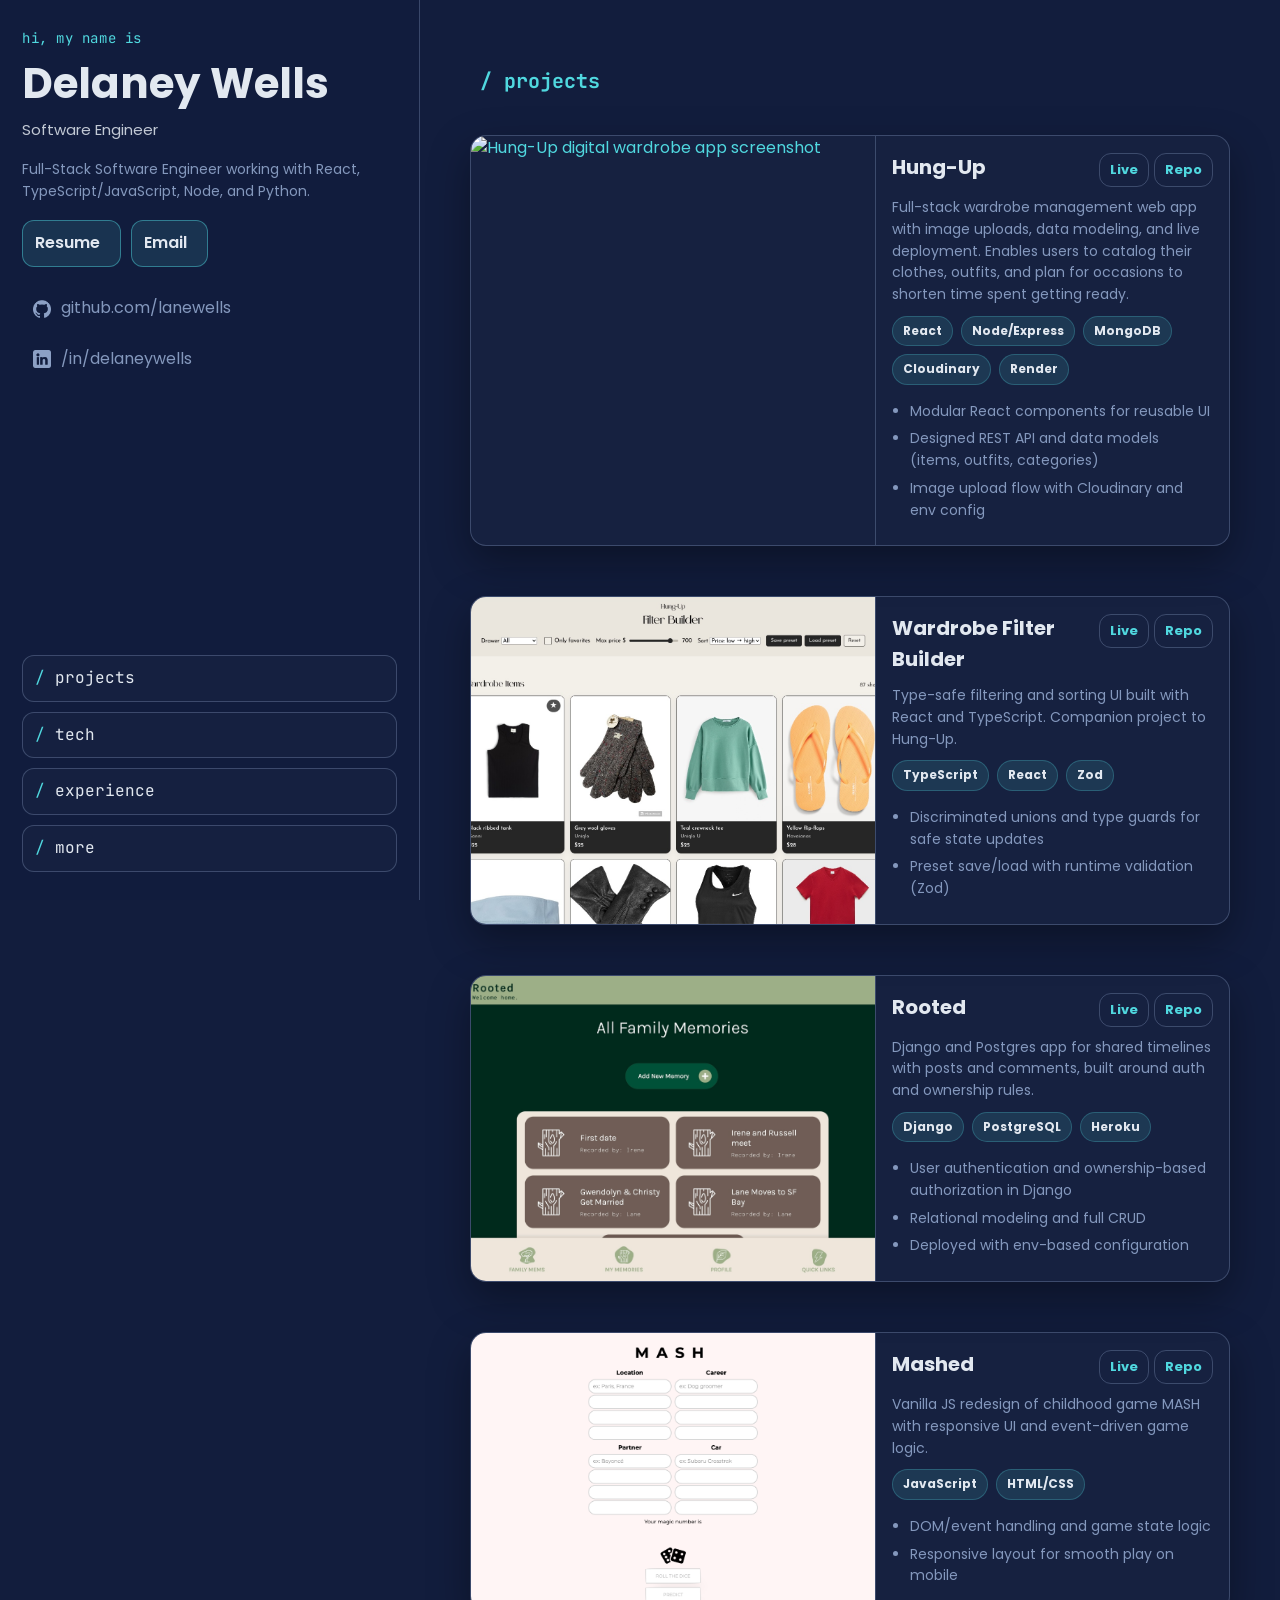
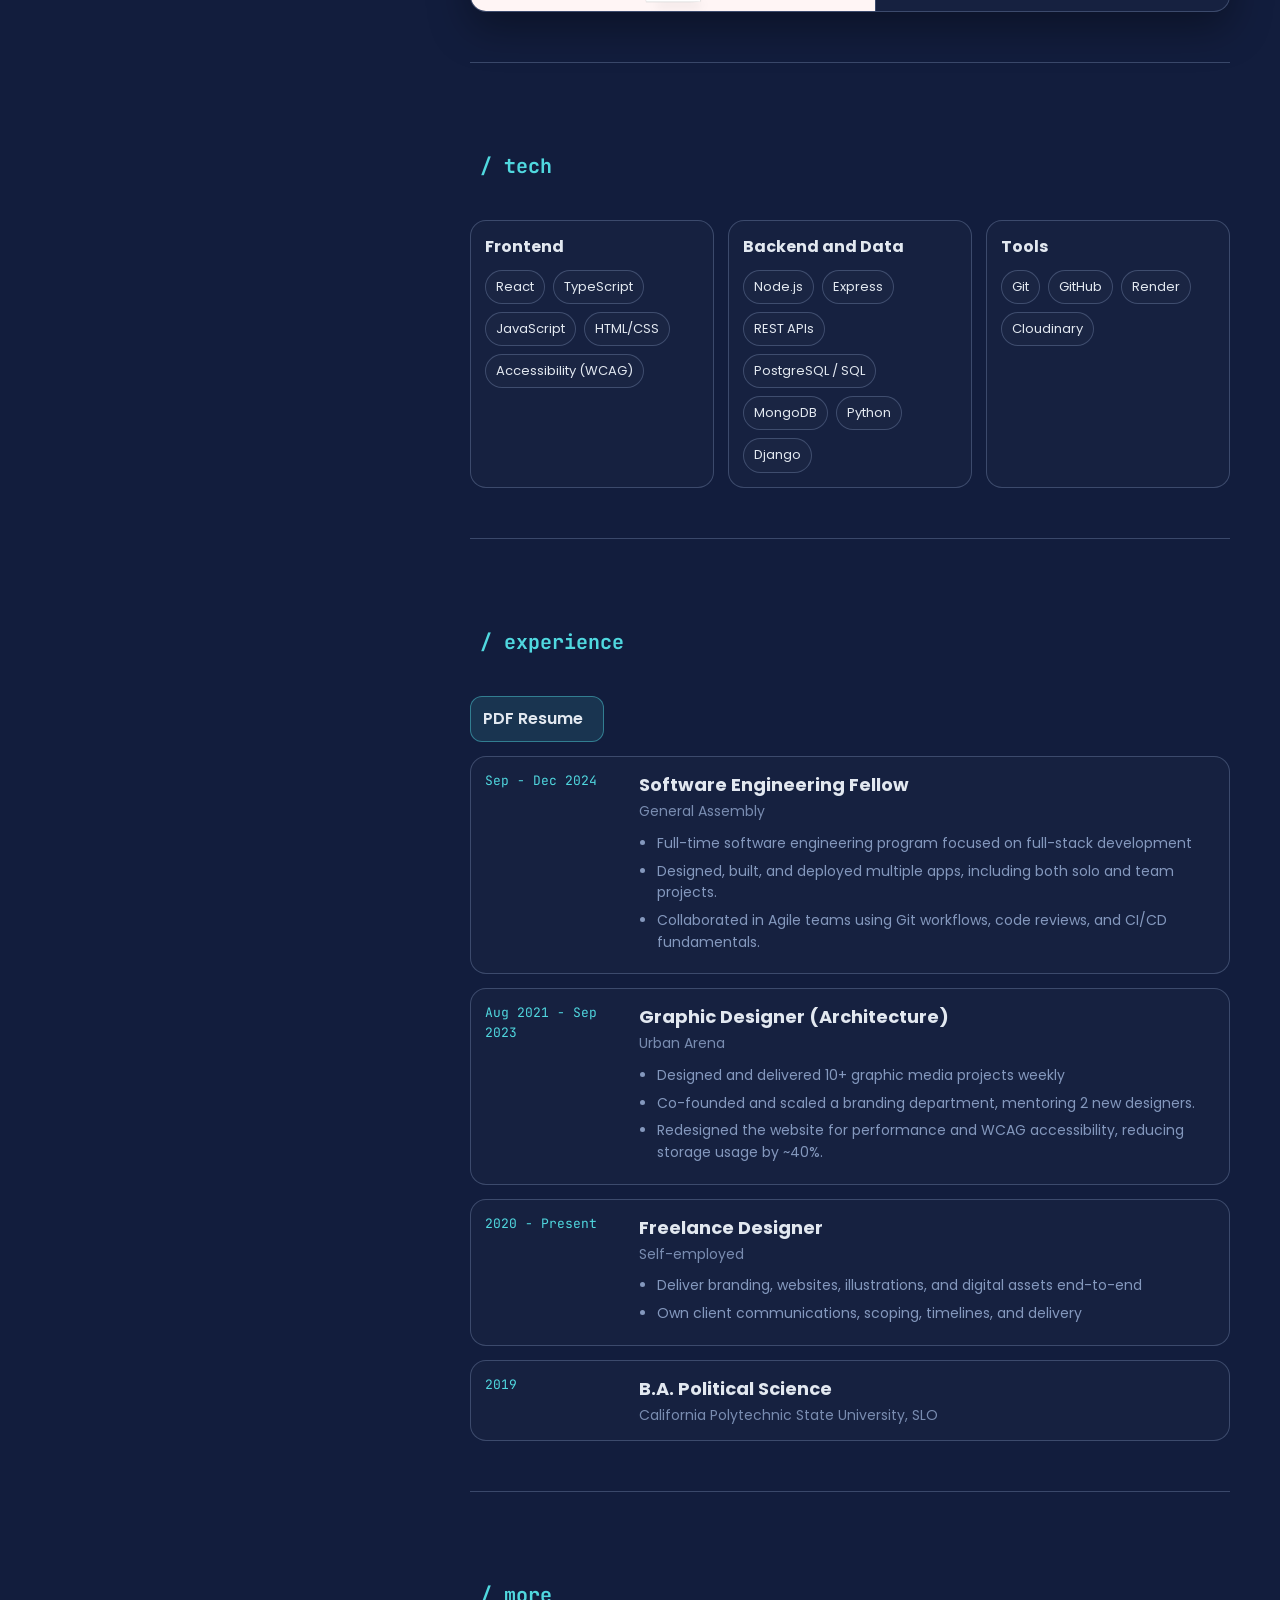
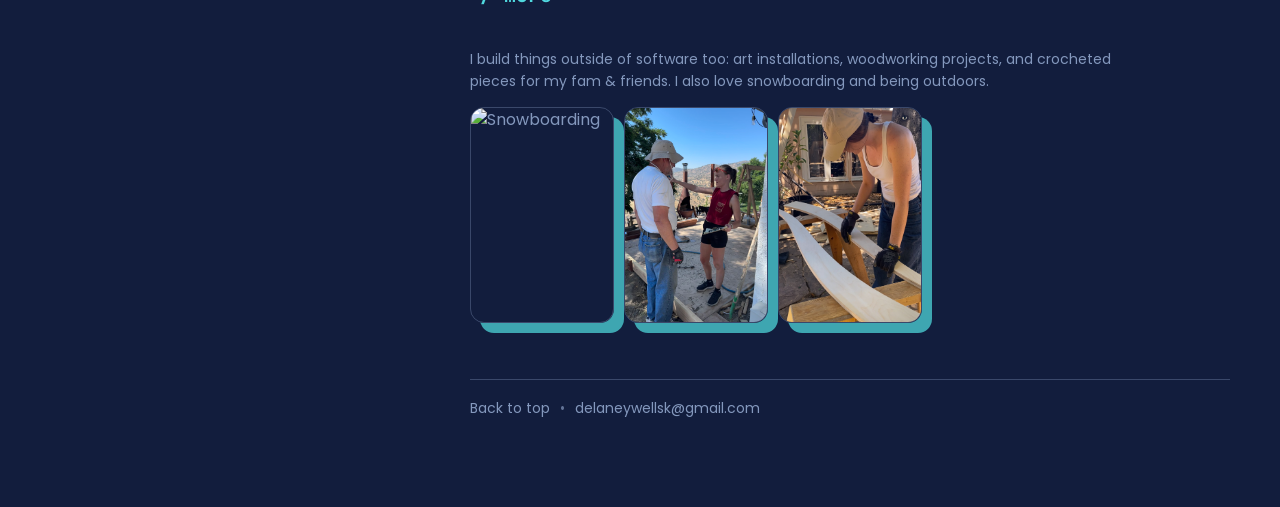
==== index.html @ a01b8219 "feat(remodel): projects, tech, and experience sections" ====
<!doctype html>
<html lang="en" id="top">
  <head>
    <meta charset="UTF-8" />
    <meta name="viewport" content="width=device-width, initial-scale=1" />
    <title>Delaney Wells | Software Engineer</title>
    <meta
      name="description"
      content="Full-Stack Software Engineer (React, TypeScript, Node.js, Python, Express, Django, PostgreSQL). Featured projects: Hung-Up, Filter Builder, Rooted, Mashed."
    />

    <link rel="stylesheet" href="style.css" />
    <link
      rel="apple-touch-icon"
      sizes="180x180"
      href="assets/favicon/apple-touch-icon.png"
    />
    <link
      rel="icon"
      type="image/png"
      sizes="32x32"
      href="assets/favicon/favicon-32x32.png"
    />
    <link
      rel="icon"
      type="image/png"
      sizes="16x16"
      href="assets/favicon/favicon-16x16.png"
    />
    <link rel="manifest" href="assets/favicon/site.webmanifest" />
  </head>

  <body>
    <a class="skip-link" href="#main">Skip to content</a>

    <header class="shell">
      <div class="sidebar" aria-label="Primary sidebar">
        <div class="identity">
          <p class="eyebrow coder">hi, my name is</p>
          <h1 class="name">Delaney Wells</h1>
          <p class="role">Software Engineer</p>

          <p class="hero">
            Full-Stack Software Engineer working with React,
            TypeScript/JavaScript, Node, and Python.
          </p>

          <div class="cta-row">
            <a
              class="btn primary"
              href="assets/files/DelaneyWells_Resume.pdf"
              target="_blank"
              rel="noreferrer"
            >
              Resume <i data-feather="arrow-up-right"></i>
            </a>
            <a
              class="btn primary"
              href="mailto:delaneywells.k@gmail.com?subject=Connecting%20from%20your%20portfolio"
            >
              Email <i data-feather="arrow-up-right"></i>
            </a>
          </div>

          <div class="links">
            <a
              class="link"
              href="https://github.com/lanewells"
              target="_blank"
              rel="noreferrer"
            >
              <img src="assets/images/github.png" alt="" loading="lazy" />
              github.com/lanewells <i data-feather="arrow-up-right"></i>
            </a>
            <a
              class="link"
              href="https://www.linkedin.com/in/delaneywells/"
              target="_blank"
              rel="noreferrer"
            >
              <img src="assets/images/linkedin.png" alt="" loading="lazy" />
              /in/delaneywells <i data-feather="arrow-up-right"></i>
            </a>
          </div>
        </div>

        <nav class="nav coder" aria-label="Section navigation">
          <button
            class="nav-toggle"
            type="button"
            aria-expanded="false"
            aria-controls="nav-list"
          >
            Menu <span class="nav-toggle-icon" aria-hidden="true"></span>
          </button>

          <div id="nav-list" class="nav-list">
            <a href="#projects"><span class="slash">/</span> projects</a>
            <a href="#tech"><span class="slash">/</span> tech</a>
            <a href="#experience"><span class="slash">/</span> experience</a>
            <a href="#more"><span class="slash">/</span> more</a>
          </div>
        </nav>
      </div>
    </header>

    <main id="main" class="main">
      <!-- PROJECTS -->
      <section id="projects" class="section">
        <div class="section-header">
          <h2 class="section-title coder">/ projects</h2>
        </div>

        <!-- Featured project -->
        <article class="project featured">
          <div class="project-media">
            <a
              href="https://hung-up-demo.delaneywells.dev"
              target="_blank"
              rel="noreferrer"
              aria-label="Open Hung-Up live demo"
            >
              <img
                src="assets/images/hung-up-thumbnail.png"
                alt="Hung-Up digital wardrobe app screenshot"
                loading="lazy"
              />
            </a>
          </div>

          <div class="project-body">
            <div class="project-top">
              <h3 class="project-title">Hung-Up</h3>
              <div class="project-links">
                <a
                  href="https://hung-up-demo.delaneywells.dev"
                  target="_blank"
                  rel="noreferrer"
                >
                  Live <i data-feather="arrow-up-right"></i>
                </a>
                <a
                  href="https://github.com/lanewells/hung-up-react"
                  target="_blank"
                  rel="noreferrer"
                >
                  Repo <i data-feather="arrow-up-right"></i>
                </a>
              </div>
            </div>

            <p class="project-one-liner">
              Full-stack wardrobe management web app with image uploads, data
              modeling, and live deployment. Enables users to catalog their
              clothes, outfits, and plan for occasions to shorten time spent
              getting ready.
            </p>

            <div class="chips">
              <span class="chip">React</span>
              <span class="chip">Node/Express</span>
              <span class="chip">MongoDB</span>
              <span class="chip">Cloudinary</span>
              <span class="chip">Render</span>
            </div>

            <ul class="project-bullets">
              <li>Modular React components for reusable UI</li>
              <li>
                Designed REST API and data models (items, outfits, categories)
              </li>
              <li>Image upload flow with Cloudinary and env config</li>
            </ul>
          </div>
        </article>

        <article class="project featured">
          <div class="project-media">
            <a
              href="https://filter-builder.delaneywells.dev"
              target="_blank"
              rel="noreferrer"
              aria-label="Open Filter Builder live demo"
            >
              <img
                src="assets/images/screenshot-default.jpg"
                alt="Wardrobe Filter Builder app screenshot"
                loading="lazy"
              />
            </a>
          </div>
          <div class="project-body">
            <div class="project-top">
              <h3 class="project-title">Wardrobe Filter Builder</h3>
              <div class="project-links">
                <a
                  href="https://filter-builder.delaneywells.dev"
                  target="_blank"
                  rel="noreferrer"
                >
                  Live <i data-feather="arrow-up-right"></i>
                </a>
                <a
                  href="https://github.com/lanewells/hung-up-filter-builder-ts"
                  target="_blank"
                  rel="noreferrer"
                >
                  Repo <i data-feather="arrow-up-right"></i>
                </a>
              </div>
            </div>

            <p class="project-one-liner">
              Type-safe filtering and sorting UI built with React and
              TypeScript. Companion project to Hung-Up.
            </p>

            <div class="chips">
              <span class="chip">TypeScript</span>
              <span class="chip">React</span>
              <span class="chip">Zod</span>
            </div>

            <ul class="project-bullets">
              <li>
                Discriminated unions and type guards for safe state updates
              </li>
              <li>Preset save/load with runtime validation (Zod)</li>
            </ul>
          </div>
        </article>

        <article class="project featured">
          <div class="project-media">
            <a
              href="https://rooted-e26962aac72d.herokuapp.com/"
              target="_blank"
              rel="noreferrer"
              aria-label="Open Rooted live demo"
            >
              <img
                src="assets/images/rooted-thumbnail.jpg"
                alt="Rooted timeline app screenshot"
                loading="lazy"
              />
            </a>
          </div>
          <div class="project-body">
            <div class="project-top">
              <h3 class="project-title">Rooted</h3>
              <div class="project-links">
                <a
                  href="https://rooted-e26962aac72d.herokuapp.com/"
                  target="_blank"
                  rel="noreferrer"
                >
                  Live <i data-feather="arrow-up-right"></i>
                </a>
                <a
                  href="https://github.com/lanewells/rooted"
                  target="_blank"
                  rel="noreferrer"
                >
                  Repo <i data-feather="arrow-up-right"></i>
                </a>
              </div>
            </div>

            <p class="project-one-liner">
              Django and Postgres app for shared timelines with posts and
              comments, built around auth and ownership rules.
            </p>

            <div class="chips">
              <span class="chip">Django</span>
              <span class="chip">PostgreSQL</span>
              <span class="chip">Heroku</span>
            </div>

            <ul class="project-bullets">
              <li>
                User authentication and ownership-based authorization in Django
              </li>
              <li>Relational modeling and full CRUD</li>
              <li>Deployed with env-based configuration</li>
            </ul>
          </div>
        </article>

        <article class="project featured">
          <div class="project-media">
            <a
              href="https://mashed.delaneywells.dev"
              target="_blank"
              rel="noreferrer"
              aria-label="Open Mashed live site"
            >
              <img
                src="assets/images/mashed-empty.png"
                alt="Mashed browser game screenshot"
                loading="lazy"
              />
            </a>
          </div>
          <div class="project-body">
            <div class="project-top">
              <h3 class="project-title">Mashed</h3>
              <div class="project-links">
                <a
                  href="https://mashed.delaneywells.dev"
                  target="_blank"
                  rel="noreferrer"
                >
                  Live <i data-feather="arrow-up-right"></i>
                </a>
                <a
                  href="https://github.com/lanewells/mashed"
                  target="_blank"
                  rel="noreferrer"
                >
                  Repo <i data-feather="arrow-up-right"></i>
                </a>
              </div>
            </div>

            <p class="project-one-liner">
              Vanilla JS redesign of childhood game MASH with responsive UI and
              event-driven game logic.
            </p>

            <div class="chips">
              <span class="chip">JavaScript</span>
              <span class="chip">HTML/CSS</span>
            </div>

            <ul class="project-bullets">
              <li>DOM/event handling and game state logic</li>
              <li>Responsive layout for smooth play on mobile</li>
            </ul>
          </div>
        </article>
        <div class="horiz-line"></div>
      </section>

      <!-- TECH -->
      <section id="tech" class="section">
        <div class="section-header">
          <h2 class="section-title coder">/ tech</h2>
        </div>

        <div class="tech">
          <div class="tech-block">
            <h3 class="tech-title">Frontend</h3>
            <div class="tech-pills">
              <span class="pill">React</span>
              <span class="pill">TypeScript</span>
              <span class="pill">JavaScript</span>
              <span class="pill">HTML/CSS</span>
              <span class="pill">Accessibility (WCAG)</span>
            </div>
          </div>

          <div class="tech-block">
            <h3 class="tech-title">Backend and Data</h3>
            <div class="tech-pills">
              <span class="pill">Node.js</span>
              <span class="pill">Express</span>
              <span class="pill">REST APIs</span>
              <span class="pill">PostgreSQL / SQL</span>
              <span class="pill">MongoDB</span>
              <span class="pill">Python</span>
              <span class="pill">Django</span>
            </div>
          </div>

          <div class="tech-block">
            <h3 class="tech-title">Tools</h3>
            <div class="tech-pills">
              <span class="pill">Git</span>
              <span class="pill">GitHub</span>
              <span class="pill">Render</span>
              <span class="pill">Cloudinary</span>
            </div>
          </div>
        </div>
        <div class="horiz-line"></div>
      </section>

      <!-- EXPERIENCE -->
      <section id="experience" class="section">
        <div class="section-header">
          <h2 class="section-title coder">/ experience</h2>
        </div>

        <div class="timeline">
          <div class="resume-cta">
            <a
              class="btn primary"
              href="assets/files/DelaneyWells_Resume.pdf"
              target="_blank"
              rel="noreferrer"
            >
              PDF Resume <i data-feather="arrow-up-right"></i>
            </a>
          </div>
          <div class="job">
            <div class="job-meta">
              <p class="job-date">Sep - Dec 2024</p>
            </div>
            <div class="job-body">
              <h3 class="job-title">Software Engineering Fellow</h3>
              <p class="job-org">General Assembly</p>
              <ul class="job-bullets">
                <li>
                  Full-time software engineering program focused on full-stack
                  development
                </li>
                <li>
                  Designed, built, and deployed multiple apps, including both
                  solo and team projects.
                </li>
                <li>
                  Collaborated in Agile teams using Git workflows, code reviews,
                  and CI/CD fundamentals.
                </li>
              </ul>
            </div>
          </div>

          <div class="job">
            <div class="job-meta">
              <p class="job-date">Aug 2021 - Sep 2023</p>
            </div>
            <div class="job-body">
              <h3 class="job-title">Graphic Designer (Architecture)</h3>
              <p class="job-org">Urban Arena</p>
              <ul class="job-bullets">
                <li>
                  Designed and delivered 10+ graphic media projects weekly
                </li>
                <li>
                  Co-founded and scaled a branding department, mentoring 2 new
                  designers.
                </li>
                <li>
                  Redesigned the website for performance and WCAG accessibility,
                  reducing storage usage by ~40%.
                </li>
              </ul>
            </div>
          </div>

          <div class="job">
            <div class="job-meta">
              <p class="job-date">2020 - Present</p>
            </div>
            <div class="job-body">
              <h3 class="job-title">Freelance Designer</h3>
              <p class="job-org">Self-employed</p>
              <ul class="job-bullets">
                <li>
                  Deliver branding, websites, illustrations, and digital assets
                  end-to-end
                </li>
                <li>
                  Own client communications, scoping, timelines, and delivery
                </li>
              </ul>
            </div>
          </div>

          <div class="job">
            <div class="job-meta">
              <p class="job-date">2019</p>
            </div>
            <div class="job-body">
              <h3 class="job-title">B.A. Political Science</h3>
              <p class="job-org">
                California Polytechnic State University, SLO
              </p>
            </div>
          </div>
        </div>
        <div class="horiz-line"></div>
      </section>

      <!-- MORE -->
      <section id="more" class="section">
        <div class="section-header">
          <h2 class="section-title coder">/ more</h2>
        </div>

        <p class="more-text">
          I build things outside of software too: art installations, woodworking
          projects, and crocheted pieces for my fam & friends. I also love
          snowboarding and being outdoors.
        </p>

        <div class="gallery">
          <img
            src="assets/images/snowboarding-aspen.jpg"
            alt="Snowboarding"
            loading="lazy"
          />
          <img
            src="assets/images/deck-build.jpg"
            alt="Deck build"
            loading="lazy"
          />
          <img
            src="assets/images/woodworking.jpg"
            alt="Woodworking"
            loading="lazy"
          />
        </div>
      </section>

      <footer class="footer">
        <div class="footer-inner">
          <a class="footer-link" href="#top">Back to top</a>
          <span class="dot">•</span>
          <a
            class="footer-link"
            href="mailto:delaneywellsk@gmail.com?subject=Connecting%20from%20your%20portfolio"
          >
            delaneywellsk@gmail.com
          </a>
        </div>
      </footer>
    </main>

    <script src="https://unpkg.com/feather-icons"></script>
    <script>
      feather.replace()

      // mobile nav toggle
      const toggle = document.querySelector(".nav-toggle")
      const navList = document.getElementById("nav-list")

      toggle?.addEventListener("click", () => {
        const expanded = toggle.getAttribute("aria-expanded") === "true"
        toggle.setAttribute("aria-expanded", String(!expanded))
        navList.classList.toggle("open")
      })

      // close nav after click (on mobile)
      document.querySelectorAll("#nav-list a").forEach((a) => {
        a.addEventListener("click", () => {
          toggle?.setAttribute("aria-expanded", "false")
          navList.classList.remove("open")
        })
      })
    </script>
  </body>
</html>
---- style.css ----
@import url("https://fonts.googleapis.com/css2?family=JetBrains+Mono:ital,wght@0,100..800;1,100..800&family=Poppins:ital,wght@0,100;0,200;0,300;0,400;0,500;0,600;0,700;0,800;0,900;1,100;1,200;1,300;1,400;1,500;1,600;1,700;1,800;1,900&display=swap");

:root {
  --bg: #121d3d;
  --panel: rgba(18, 29, 61, 0.9);
  --text: #8498bd;
  --text-strong: #e2e8f0;
  --accent: #50d8df;
  --accent-2: #49c7cecd;
  --border: rgba(132, 152, 189, 0.35);

  --font:
    "Poppins", system-ui, -apple-system, Segoe UI, Roboto, Arial, sans-serif;
  --mono:
    "JetBrains Mono", ui-monospace, SFMono-Regular, Menlo, Monaco, Consolas,
    "Courier New", monospace;

  --r: 16px;
  --shadow: 0 16px 40px rgba(0, 0, 0, 0.35);
}

* {
  box-sizing: border-box;
}
html,
body {
  height: 100%;
}
body {
  margin: 0;
  background: var(--bg);
  color: var(--text);
  font-family: var(--font);
  line-height: 1.55;
}

a {
  color: var(--accent);
  text-decoration: none;
}
a:hover {
  color: var(--accent);
  text-decoration: underline;
}
img {
  max-width: 100%;
  display: block;
}

.skip-link {
  position: absolute;
  left: -999px;
  top: 10px;
  background: var(--accent);
  color: #041022;
  padding: 10px 12px;
  border-radius: 10px;
  font-weight: 700;
}
.skip-link:focus {
  left: 12px;
  z-index: 9999;
}

.coder {
  font-family: var(--mono);
}

.shell {
  position: fixed;
  inset: 0 auto 0 0;
  width: min(420px, 40vw);
  padding: 28px 22px;
  border-right: 1px solid var(--border);
  background: var(--panel);
  backdrop-filter: blur(10px);
}

.sidebar {
  height: 100%;
  display: flex;
  flex-direction: column;
  gap: 18px;
  justify-content: space-between;
}

.identity {
  display: grid;
  gap: 12px;
}

.eyebrow {
  margin: 0;
  color: var(--accent);
  letter-spacing: 0.04em;
  font-size: 14px;
}
.name {
  margin: 0;
  color: var(--text-strong);
  font-size: 42px;
  line-height: 1.05;
  font-weight: 650;
}
.role {
  margin: 0;
  color: var(--text-strong);
  opacity: 0.85;
  font-size: 15px;
}

.hero {
  margin: 6px 0 0;
  font-size: 14px;
}

.proof {
  margin: 0;
  padding-left: 18px;
  font-size: 14px;
}
.proof li {
  margin: 6px 0;
}

.cta-row {
  display: flex;
  gap: 10px;
  flex-wrap: wrap;
  margin-top: 6px;
}

.btn {
  display: inline-flex;
  align-items: center;
  gap: 8px;
  padding: 10px 12px;
  border-radius: 12px;
  border: 1px solid var(--border);
  color: var(--text-strong);
  background: rgba(255, 255, 255, 0.03);
  font-weight: 600;
  text-decoration: none;
}

.btn.primary {
  background: rgba(80, 216, 223, 0.12);
  border-color: rgba(80, 216, 223, 0.45);
}
.btn:hover {
  border-color: var(--accent-2);
  text-decoration: none;
}

.links {
  display: grid;
  gap: 8px;
  margin-top: 8px;
}
.link {
  display: inline-flex;
  align-items: center;
  gap: 10px;
  color: var(--text);
  padding: 8px 10px;
  border-radius: 12px;
  border: 1px solid transparent;
}

.link:hover {
  border-color: var(--border);
  text-decoration: none;
  color: var(--text-strong);
}

.link img {
  width: 18px;
  height: 18px;
}

.nav {
  display: grid;
  gap: 10px;
}
.nav-toggle {
  display: none;
  border: 1px solid var(--border);
  background: rgba(255, 255, 255, 0.03);
  color: var(--text-strong);
  padding: 10px 12px;
  border-radius: 12px;
  font-weight: 700;
  cursor: pointer;
}
.nav-toggle-icon {
  display: inline-block;
  width: 10px;
  height: 10px;
  border-right: 2px solid var(--accent);
  border-bottom: 2px solid var(--accent);
  transform: rotate(45deg);
  margin-left: 8px;
}

.nav-list {
  display: grid;
  gap: 10px;
}
.nav-list a {
  display: inline-flex;
  align-items: center;
  gap: 10px;
  padding: 10px 12px;
  border-radius: 12px;
  border: 1px solid var(--border);
  color: var(--text-strong);
  background: rgba(255, 255, 255, 0.02);
}
.nav-list a:hover {
  border-color: var(--accent-2);
  text-decoration: none;
}
.slash {
  color: var(--accent);
}

hr {
  border-top: 1px solid var(--border);
  margin: 50px auto 10px;
}

.horiz-line {
  border-top: 1px solid var(--border);
  margin: 50px auto 10px;
}

.main {
  margin-left: min(420px, 40vw);
  padding: 44px min(50px, 4vw);
}

.section {
  padding: 22px 0 56px;
  scroll-margin-top: 44px;
}

.section-header {
  display: grid;
  gap: 10px;
  margin-bottom: 18px;
}

.section-title {
  margin: 0;
  margin-bottom: 20px;
  padding-left: 10px;
  color: var(--accent);
  font-size: 20px;
}
.section-sub {
  margin: 0;
  font-size: 14px;
  max-width: 72ch;
}

.project {
  border: 1px solid var(--border);
  border-radius: var(--r);
  background: rgba(255, 255, 255, 0.02);
  box-shadow: var(--shadow);
  overflow: hidden;
}

.project.featured {
  display: grid;
  grid-template-columns: 1.15fr 1fr;
  margin-bottom: 50px;
}

.project.card {
  display: grid;
  grid-template-rows: auto 1fr;
}

.project-media img {
  width: 100%;
  height: 100%;
  object-fit: cover;
  border-bottom: 1px solid var(--border);
}
.project.featured .project-media img {
  border-bottom: none;
  border-right: 1px solid var(--border);
}

.project-body {
  padding: 16px 16px 18px;
  display: grid;
  gap: 10px;
}

.project-top {
  display: flex;
  align-items: baseline;
  justify-content: space-between;
  gap: 10px;
}
.project-title {
  margin: 0;
  color: var(--text-strong);
  font-size: 20px;
}
.project-links {
  display: inline-flex;
  gap: 5px;
  min-width: fit-content;
  flex-wrap: wrap;
}
.project-links a {
  color: var(--accent);
  font-weight: 700;
  font-size: 13px;
  border-color: rgba(80, 216, 223, 0.45);
  border-radius: 12px;
  border: 1px solid var(--border);
  gap: 8px;
  padding: 6px 10px;
}

.project-links a:hover {
  border-color: var(--accent-2);
}

.project-one-liner {
  margin: 0;
  font-size: 14px;
}

.chips {
  display: flex;
  flex-wrap: wrap;
  gap: 8px;
}
.chip {
  display: inline-flex;
  padding: 5px 10px;
  border-radius: 999px;
  background: rgba(80, 216, 223, 0.12);
  border: 1px solid rgba(80, 216, 223, 0.25);
  color: var(--text-strong);
  font-weight: 650;
  font-size: 12px;
}

.project-bullets {
  margin: 0;
  padding-left: 18px;
  font-size: 14px;
}
.project-bullets li {
  margin: 6px 0;
}

.project-grid {
  display: grid;
  grid-template-columns: repeat(2, minmax(0, 1fr));
  gap: 14px;
}

.tech {
  display: grid;
  grid-template-columns: repeat(3, minmax(0, 1fr));
  gap: 14px;
}
.tech-block {
  border: 1px solid var(--border);
  border-radius: var(--r);
  background: rgba(255, 255, 255, 0.02);
  padding: 14px;
}
.tech-title {
  margin: 0 0 10px;
  color: var(--text-strong);
  font-size: 16px;
}
.tech-pills {
  display: flex;
  flex-wrap: wrap;
  gap: 8px;
}
.pill {
  padding: 6px 10px;
  border-radius: 999px;
  border: 1px solid var(--border);
  background: rgba(255, 255, 255, 0.02);
  font-size: 13px;
  color: var(--text-strong);
}

.timeline {
  display: grid;
  gap: 14px;
}
.job {
  display: grid;
  grid-template-columns: 140px 1fr;
  gap: 14px;
  border: 1px solid var(--border);
  border-radius: var(--r);
  background: rgba(255, 255, 255, 0.02);
  padding: 14px;
}
.job-date {
  margin: 0;
  font-family: var(--mono);
  color: var(--accent);
  font-size: 13px;
}
.job-title {
  margin: 0;
  color: var(--text-strong);
  font-size: 18px;
}
.job-org {
  margin: 2px 0 0;
  opacity: 0.9;
  font-size: 14px;
}
.job-bullets {
  margin: 10px 0 0;
  padding-left: 18px;
  font-size: 14px;
}
.job-bullets li {
  margin: 6px 0;
}

.resume-cta {
  display: flex;
  justify-content: flex-start;
}

.more-text {
  margin: 0;
  font-size: 14px;
  max-width: 75ch;
}
.gallery {
  margin-top: 14px;
  display: grid;
  grid-template-columns: repeat(5, minmax(0, 1fr));
  gap: 10px;
}
.gallery img {
  border-radius: 14px;
  border: 1px solid var(--border);
  box-shadow: 10px 10px var(--accent-2);
  aspect-ratio: 2 / 3;
  object-fit: cover;
}

.footer {
  padding: 18px 0 44px;
  border-top: 1px solid var(--border);
}
.footer-inner {
  display: flex;
  align-items: center;
  gap: 10px;
  flex-wrap: wrap;
  font-size: 14px;
}
.footer-link {
  color: var(--text);
}
.footer-link:hover {
  color: var(--text-strong);
}
.dot {
  opacity: 0.7;
}

svg.feather {
  width: 16px;
  height: 16px;
  stroke: var(--accent-2);
  stroke-width: 2;
  vertical-align: text-top;
  transition:
    transform 0.15s ease,
    stroke 0.15s ease;
}
a:hover svg.feather {
  transform: translateX(2px) rotate(2deg);
  stroke: var(--accent);
}

/* Focus visibility */
:focus-visible {
  outline: 3px solid rgba(80, 216, 223, 0.55);
  outline-offset: 3px;
  border-radius: 10px;
}

/* Responsive */
@media (max-width: 1100px) {
  .shell {
    position: sticky;
    top: 0;
    width: 100%;
    height: auto;
    border-right: none;
    border-bottom: 1px solid var(--border);
    z-index: 1000;
  }
  .main {
    margin-left: 0;
    padding-top: 22px;
  }
  .sidebar {
    gap: 12px;
  }
  .name {
    font-size: 28px;
  }
  .nav-toggle {
    display: inline-flex;
    align-items: center;
    justify-content: center;
    gap: 8px;
  }
  .nav-list {
    display: none;
  }
  .nav-list.open {
    display: grid;
  }
  .project.featured {
    grid-template-columns: 1fr;
  }
  .project.featured .project-media img {
    border-right: none;
    border-bottom: 1px solid var(--border);
  }
  .project-grid {
    grid-template-columns: 1fr;
  }
  .tech {
    grid-template-columns: 1fr;
  }
  .job {
    grid-template-columns: 1fr;
  }
  .gallery {
    grid-template-columns: repeat(3, minmax(0, 1fr));
  }
}

@media (max-width: 520px) {
  .main {
    padding: 22px 16px;
  }
  .gallery {
    grid-template-columns: repeat(2, minmax(0, 1fr));
  }
  .cta-row {
    gap: 8px;
  }
}
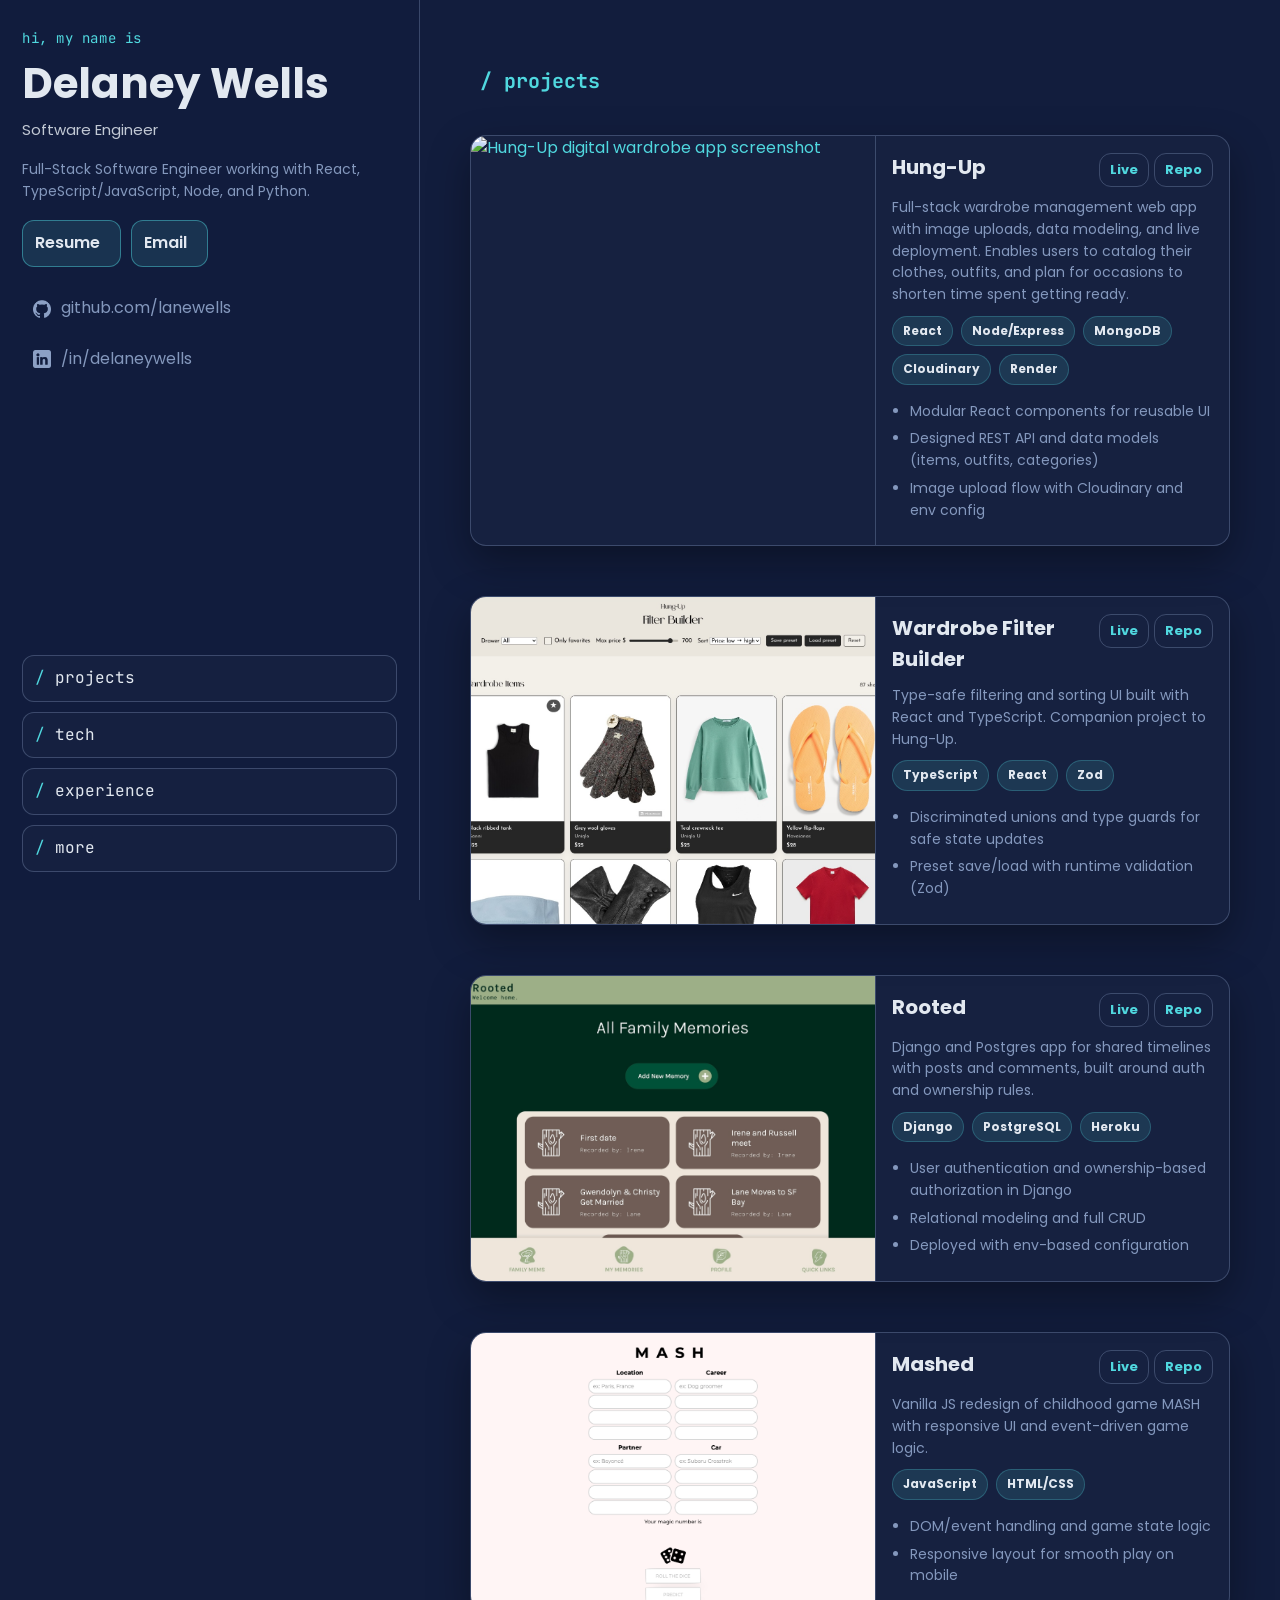
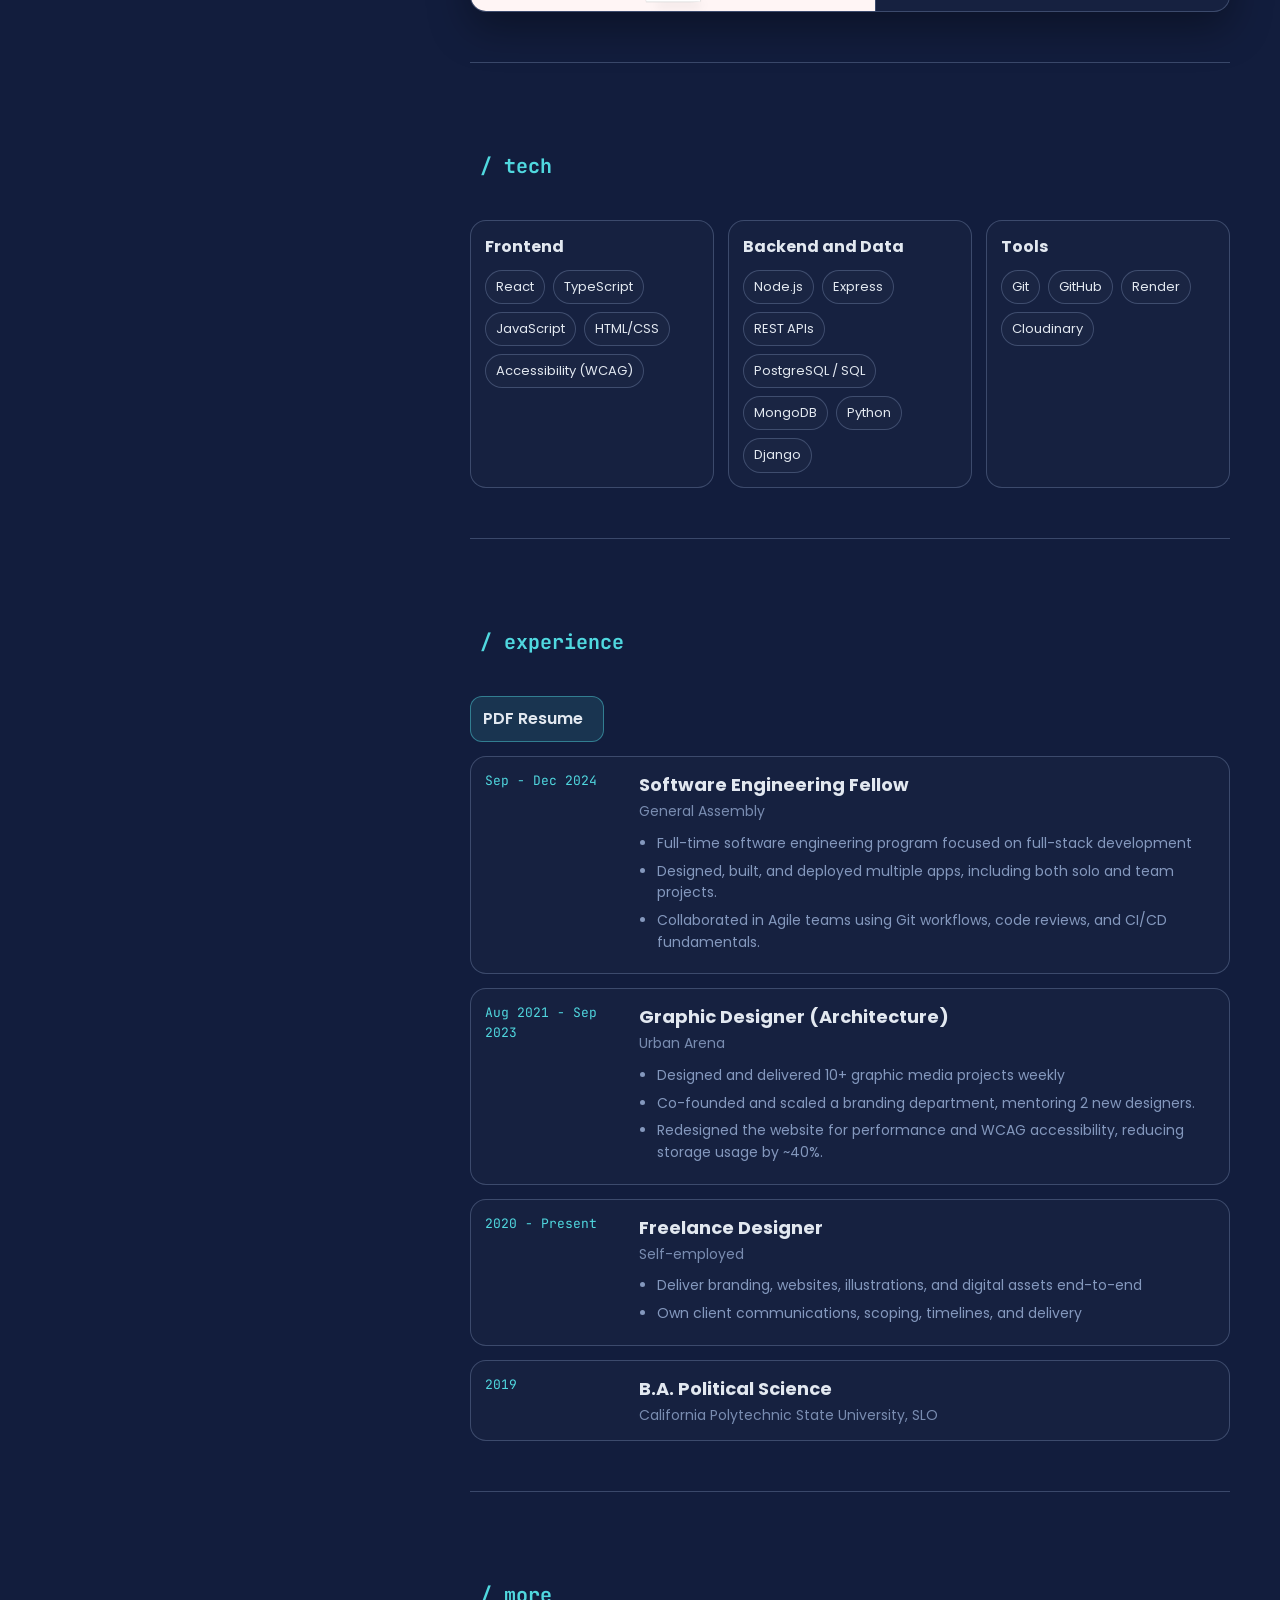
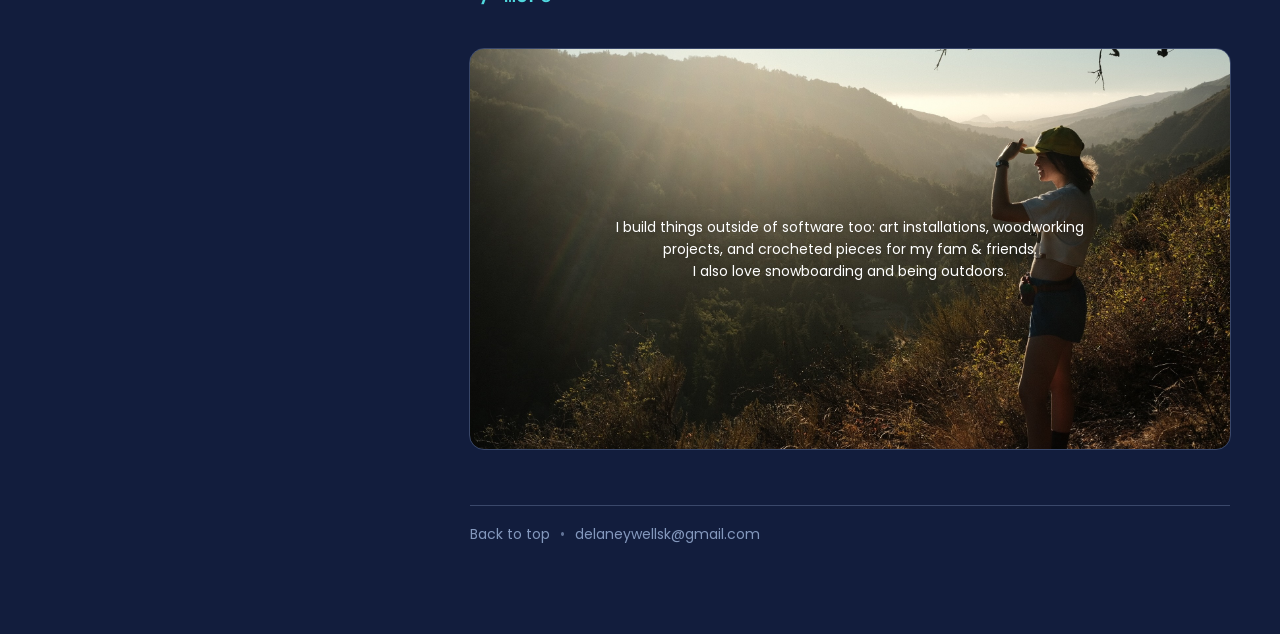
==== commit bc5441ad: "feat(remodel): more section" ====
--- a/index.html
+++ b/index.html
@@ -489,29 +489,12 @@
         <div class="section-header">
           <h2 class="section-title coder">/ more</h2>
         </div>
-
-        <p class="more-text">
-          I build things outside of software too: art installations, woodworking
-          projects, and crocheted pieces for my fam & friends. I also love
-          snowboarding and being outdoors.
-        </p>
-
-        <div class="gallery">
-          <img
-            src="assets/images/snowboarding-aspen.jpg"
-            alt="Snowboarding"
-            loading="lazy"
-          />
-          <img
-            src="assets/images/deck-build.jpg"
-            alt="Deck build"
-            loading="lazy"
-          />
-          <img
-            src="assets/images/woodworking.jpg"
-            alt="Woodworking"
-            loading="lazy"
-          />
+        <div class="more-wrap">
+          <p class="more-text">
+            I build things outside of software too: art installations,
+            woodworking projects, and crocheted pieces for my fam & friends.
+            <br />I also love snowboarding and being outdoors.
+          </p>
         </div>
       </section>
 
--- a/style.css
+++ b/style.css
@@ -440,23 +440,50 @@
   justify-content: flex-start;
 }
 
+.section {
+  padding: 22px 0 56px;
+  scroll-margin-top: 44px;
+}
+
+.section-header {
+  display: grid;
+  gap: 10px;
+  margin-bottom: 18px;
+}
+
+.section-title {
+  margin: 0 0 20px;
+  padding-left: 10px;
+  color: var(--accent);
+  font-size: 20px;
+}
+
+.more-wrap {
+  min-height: 400px;
+  padding: 28px;
+  display: flex;
+  align-items: center;
+  justify-content: center;
+  border-radius: 14px;
+  overflow: hidden;
+  position: relative;
+  background-image: url("assets/images/nature-photo.jpg");
+  background-size: cover;
+  background-position: top;
+  background-repeat: no-repeat;
+  outline: 1.5px solid var(--border);
+}
+
 .more-text {
-  margin: 0;
-  font-size: 14px;
-  max-width: 75ch;
-}
-.gallery {
-  margin-top: 14px;
-  display: grid;
-  grid-template-columns: repeat(5, minmax(0, 1fr));
-  gap: 10px;
-}
-.gallery img {
-  border-radius: 14px;
-  border: 1px solid var(--border);
-  box-shadow: 10px 10px var(--accent-2);
-  aspect-ratio: 2 / 3;
-  object-fit: cover;
+  position: relative;
+  z-index: 2;
+  margin: 0;
+  max-width: 53ch;
+  font-size: 14px;
+  line-height: 1.6;
+  text-align: center;
+  color: white;
+  text-shadow: 0 1px 10px rgba(0, 0, 0, 0.35);
 }
 
 .footer {
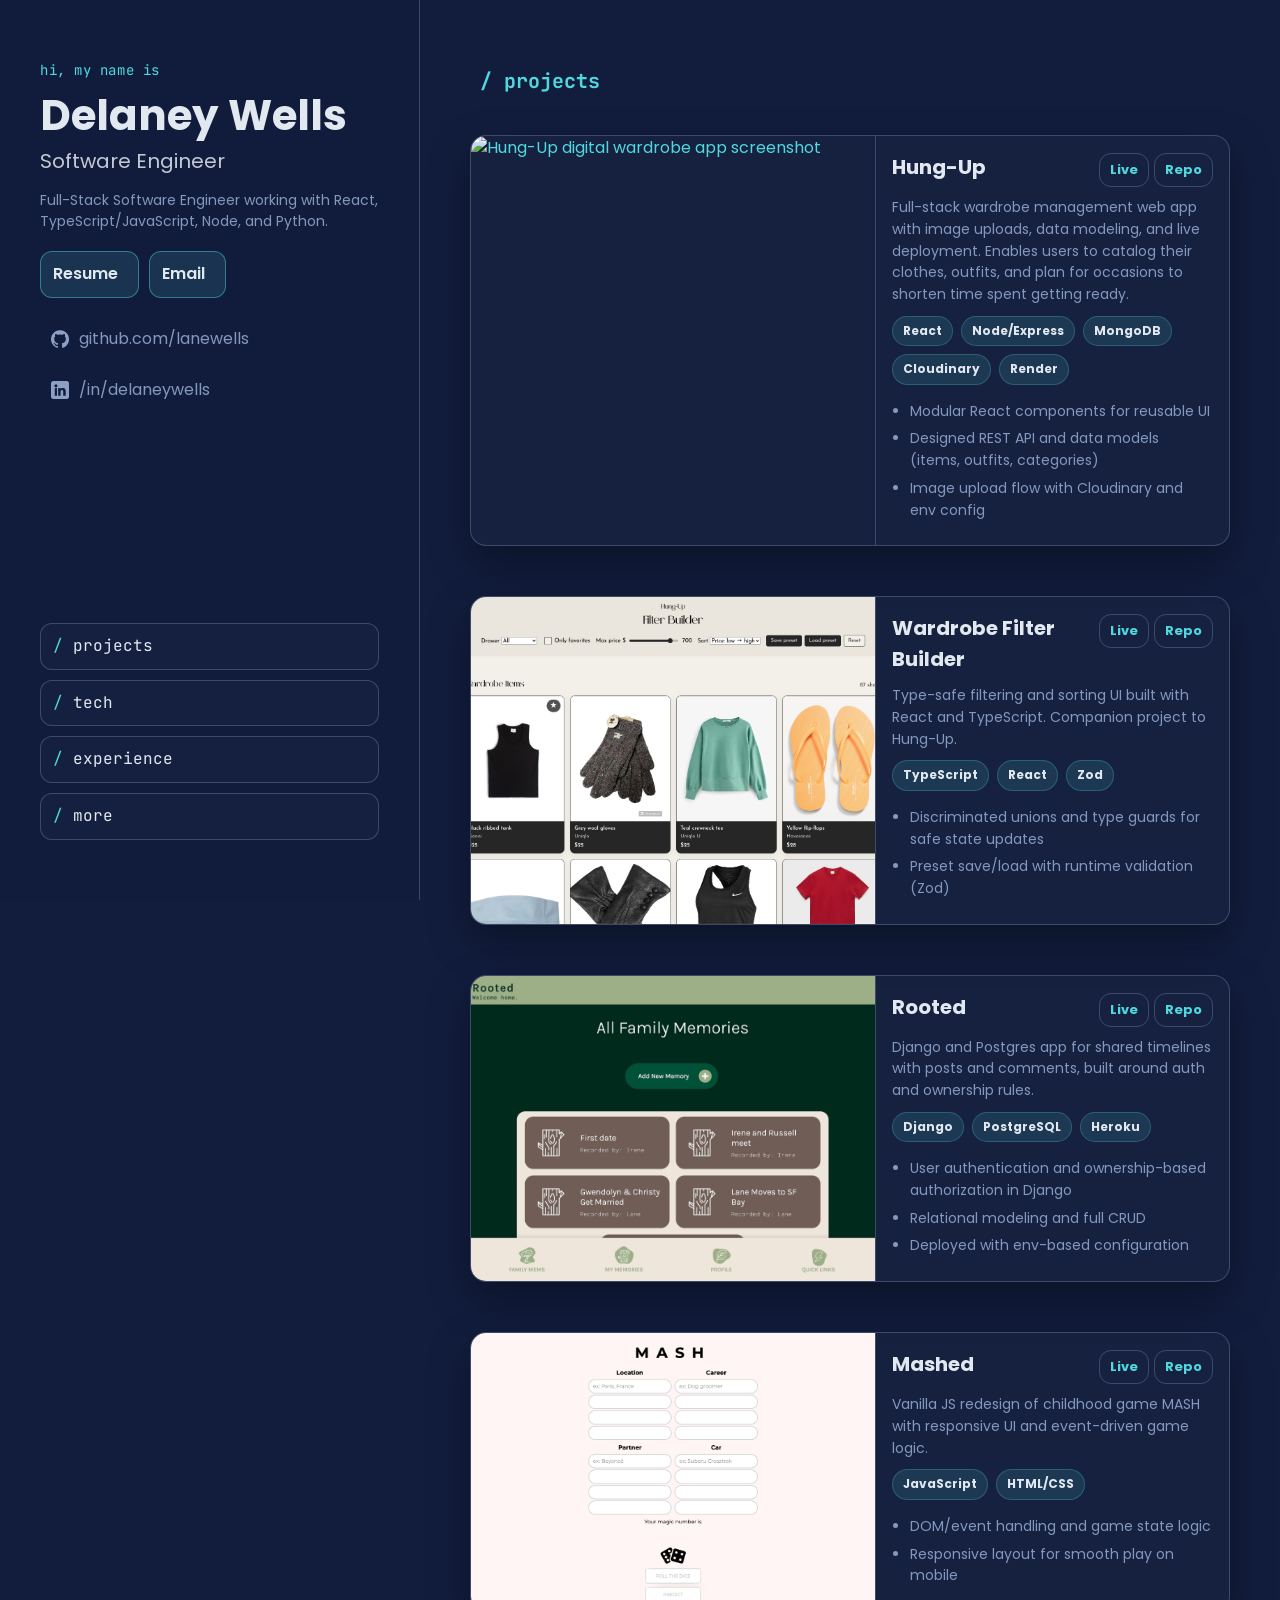
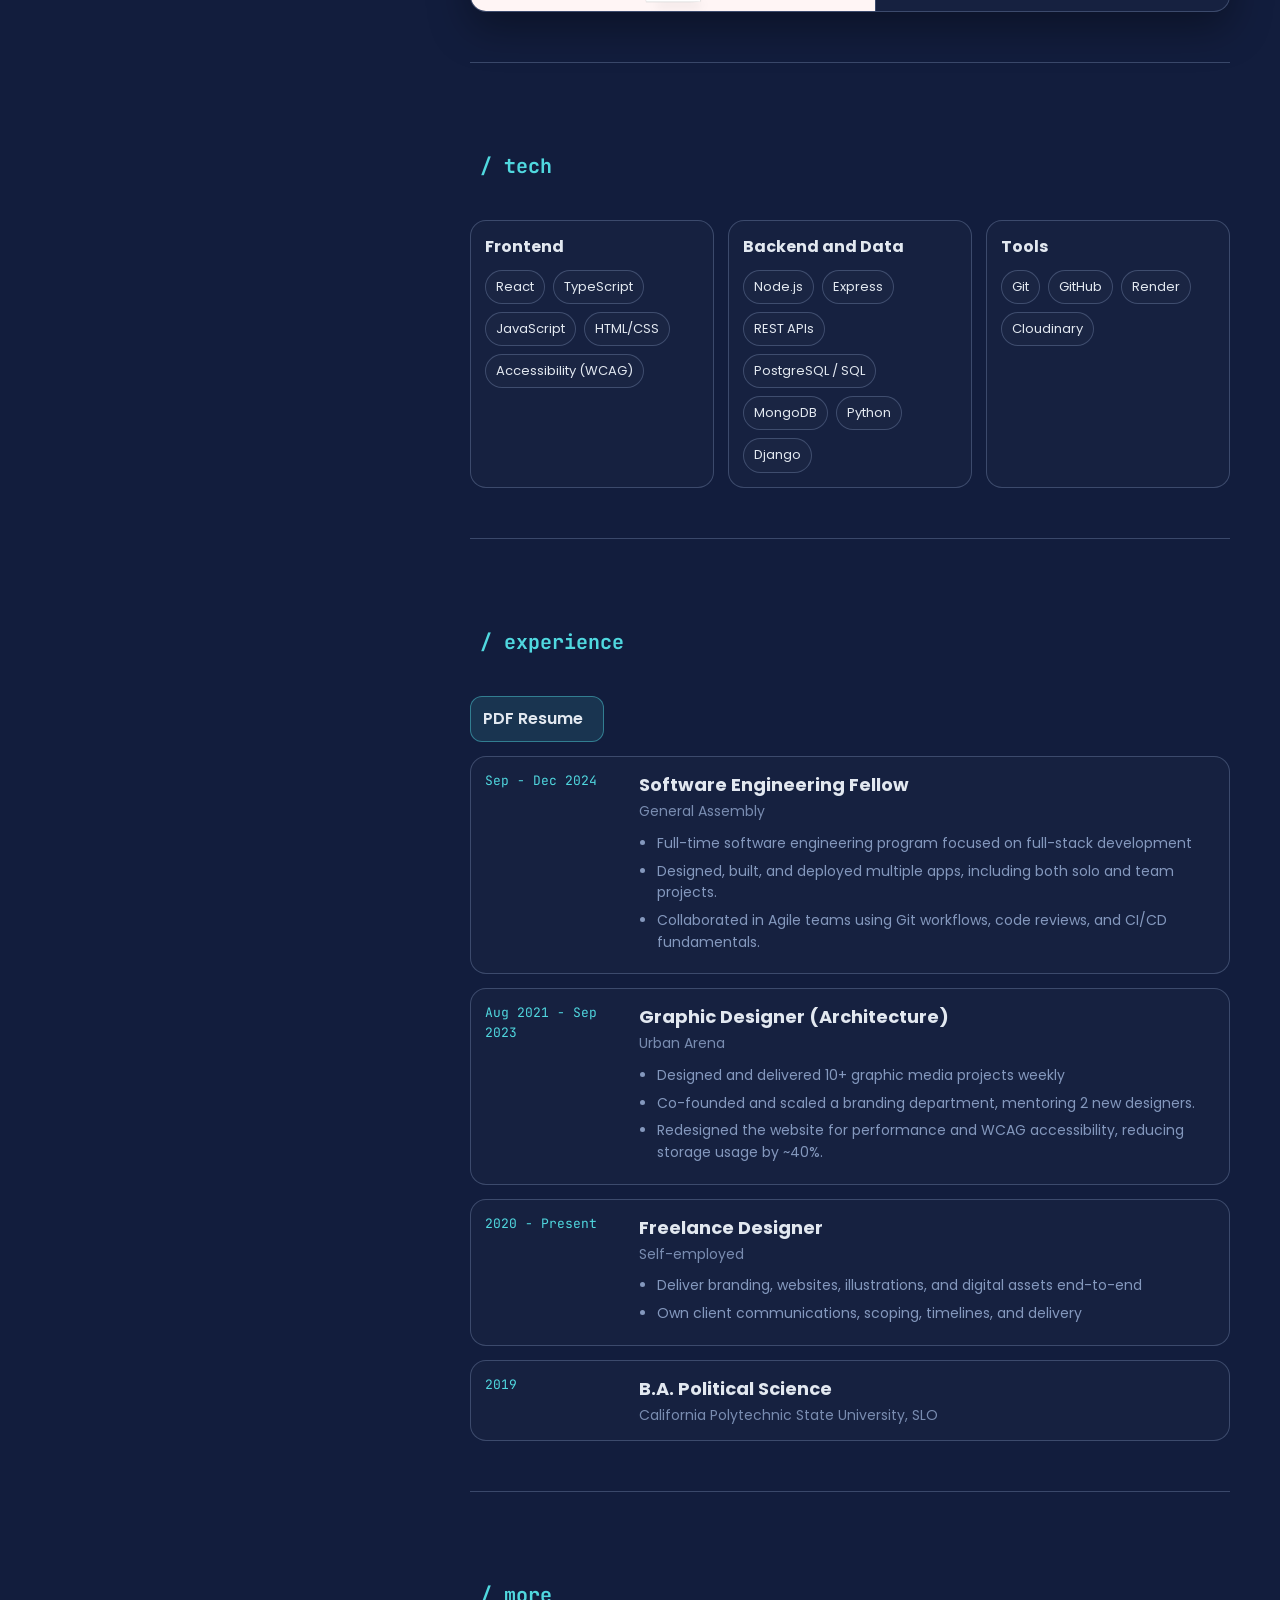
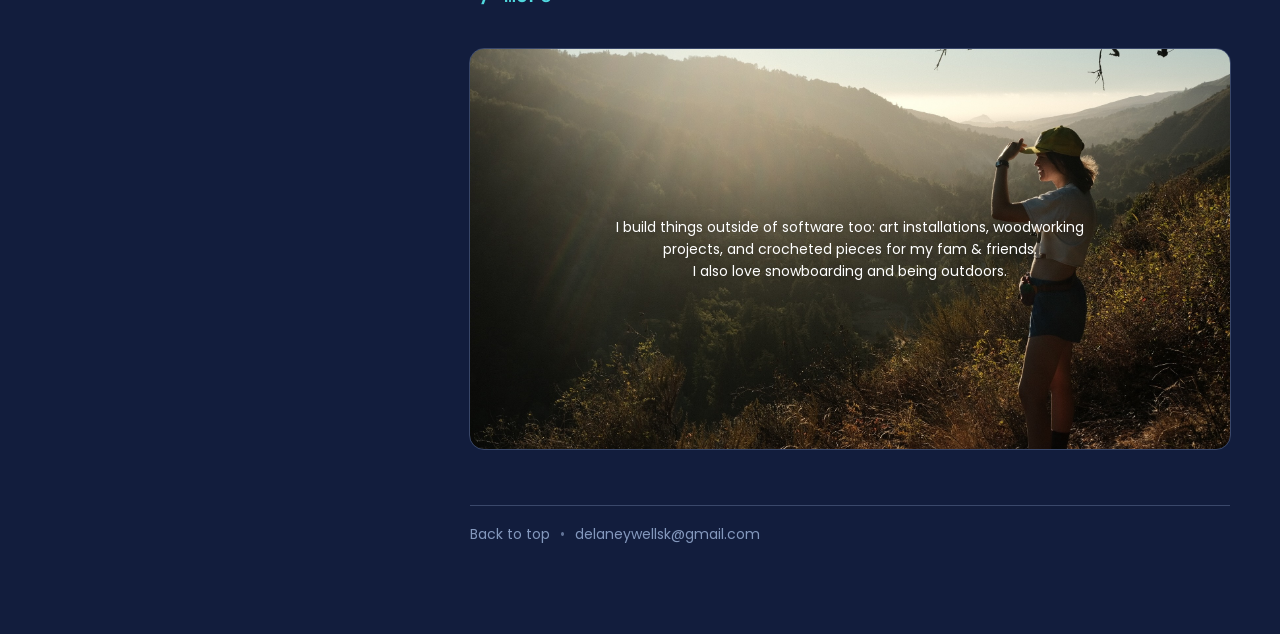
==== commit 405d231d: "chore: replace outdated resume file with updated version" ====
--- a/index.html
+++ b/index.html
@@ -48,7 +48,7 @@
           <div class="cta-row">
             <a
               class="btn primary"
-              href="assets/files/DelaneyWells_Resume.pdf"
+              href="assets/files/Delaney_Wells_Resume.pdf"
               target="_blank"
               rel="noreferrer"
             >
@@ -56,7 +56,7 @@
             </a>
             <a
               class="btn primary"
-              href="mailto:delaneywells.k@gmail.com?subject=Connecting%20from%20your%20portfolio"
+              href="mailto:delaneywellsk@gmail.com?subject=Connecting%20from%20your%20portfolio"
             >
               Email <i data-feather="arrow-up-right"></i>
             </a>
@@ -396,7 +396,7 @@
           <div class="resume-cta">
             <a
               class="btn primary"
-              href="assets/files/DelaneyWells_Resume.pdf"
+              href="assets/files/Delaney_Wells_Resume.pdf"
               target="_blank"
               rel="noreferrer"
             >
--- a/style.css
+++ b/style.css
@@ -70,7 +70,7 @@
   position: fixed;
   inset: 0 auto 0 0;
   width: min(420px, 40vw);
-  padding: 28px 22px;
+  padding: 60px 40px;
   border-right: 1px solid var(--border);
   background: var(--panel);
   backdrop-filter: blur(10px);
@@ -106,7 +106,8 @@
   margin: 0;
   color: var(--text-strong);
   opacity: 0.85;
-  font-size: 15px;
+  font-size: 20px;
+  line-height: 1.1;
 }
 
 .hero {
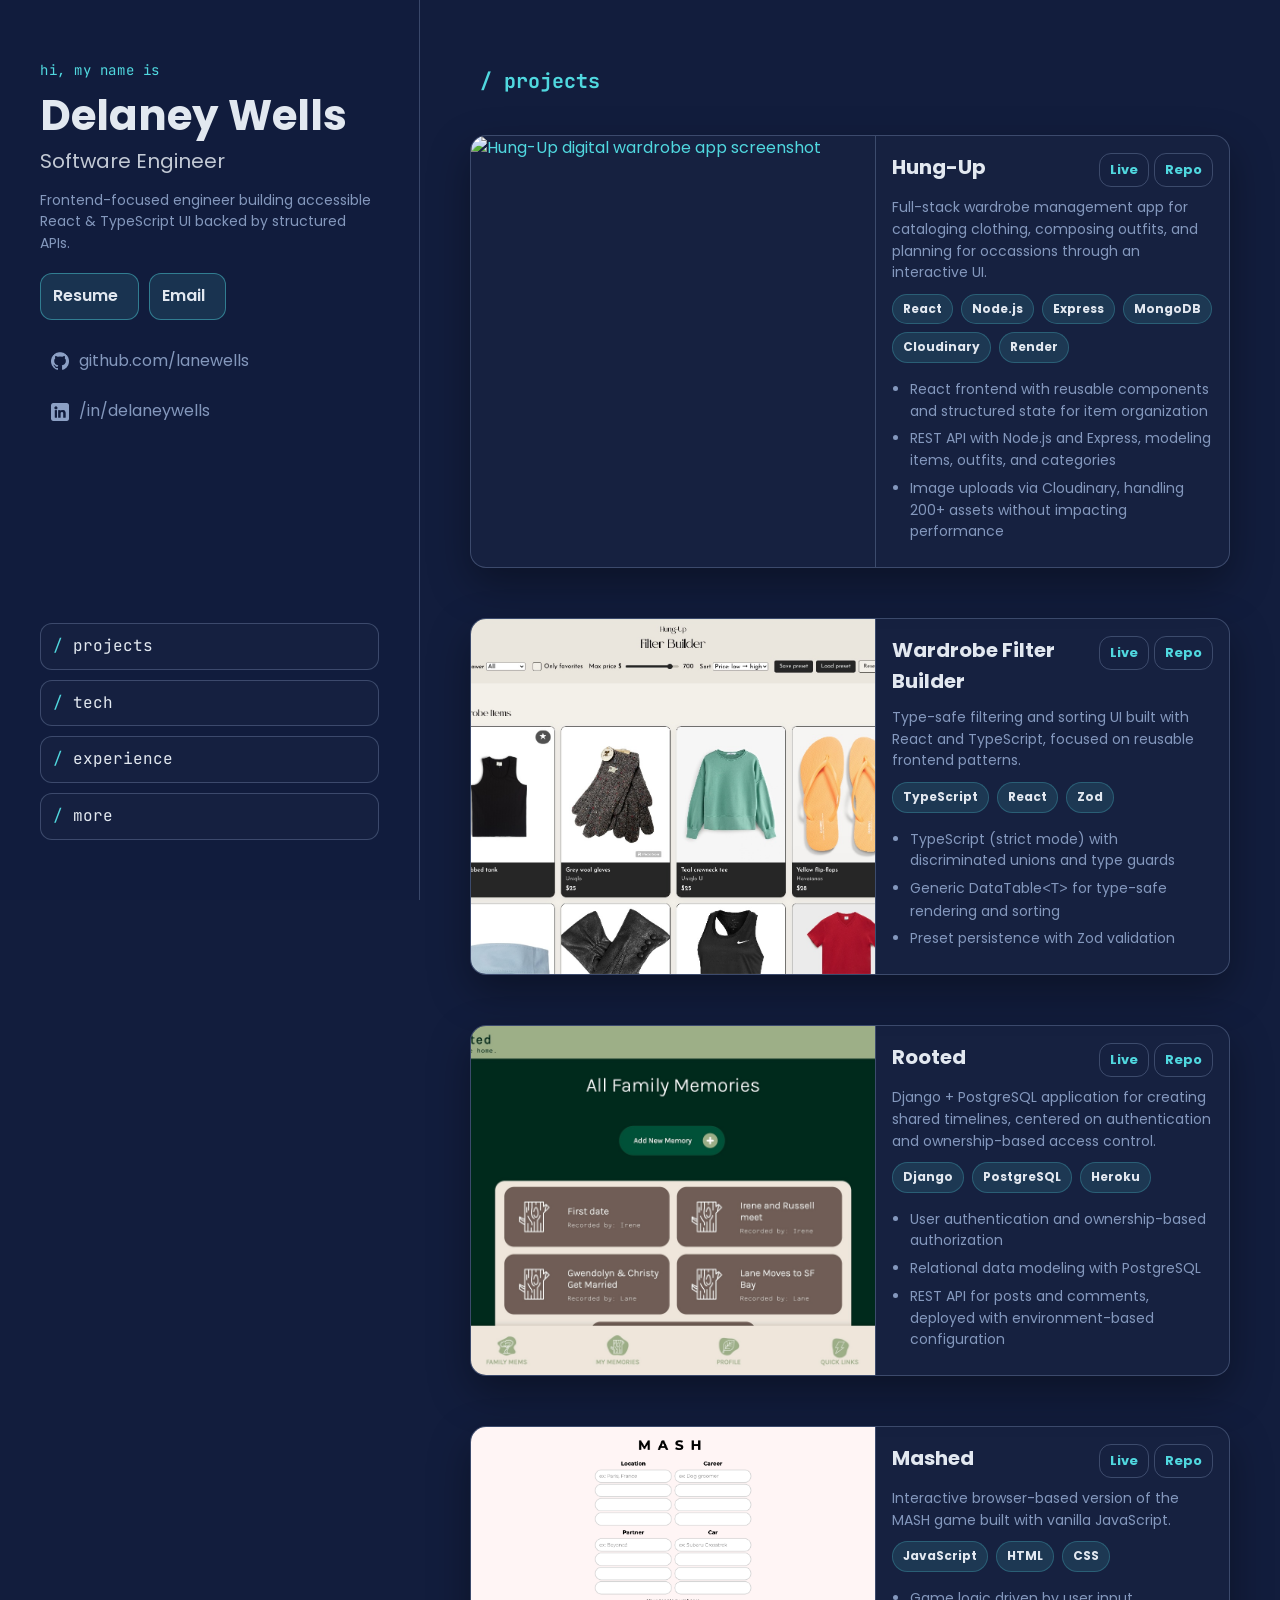
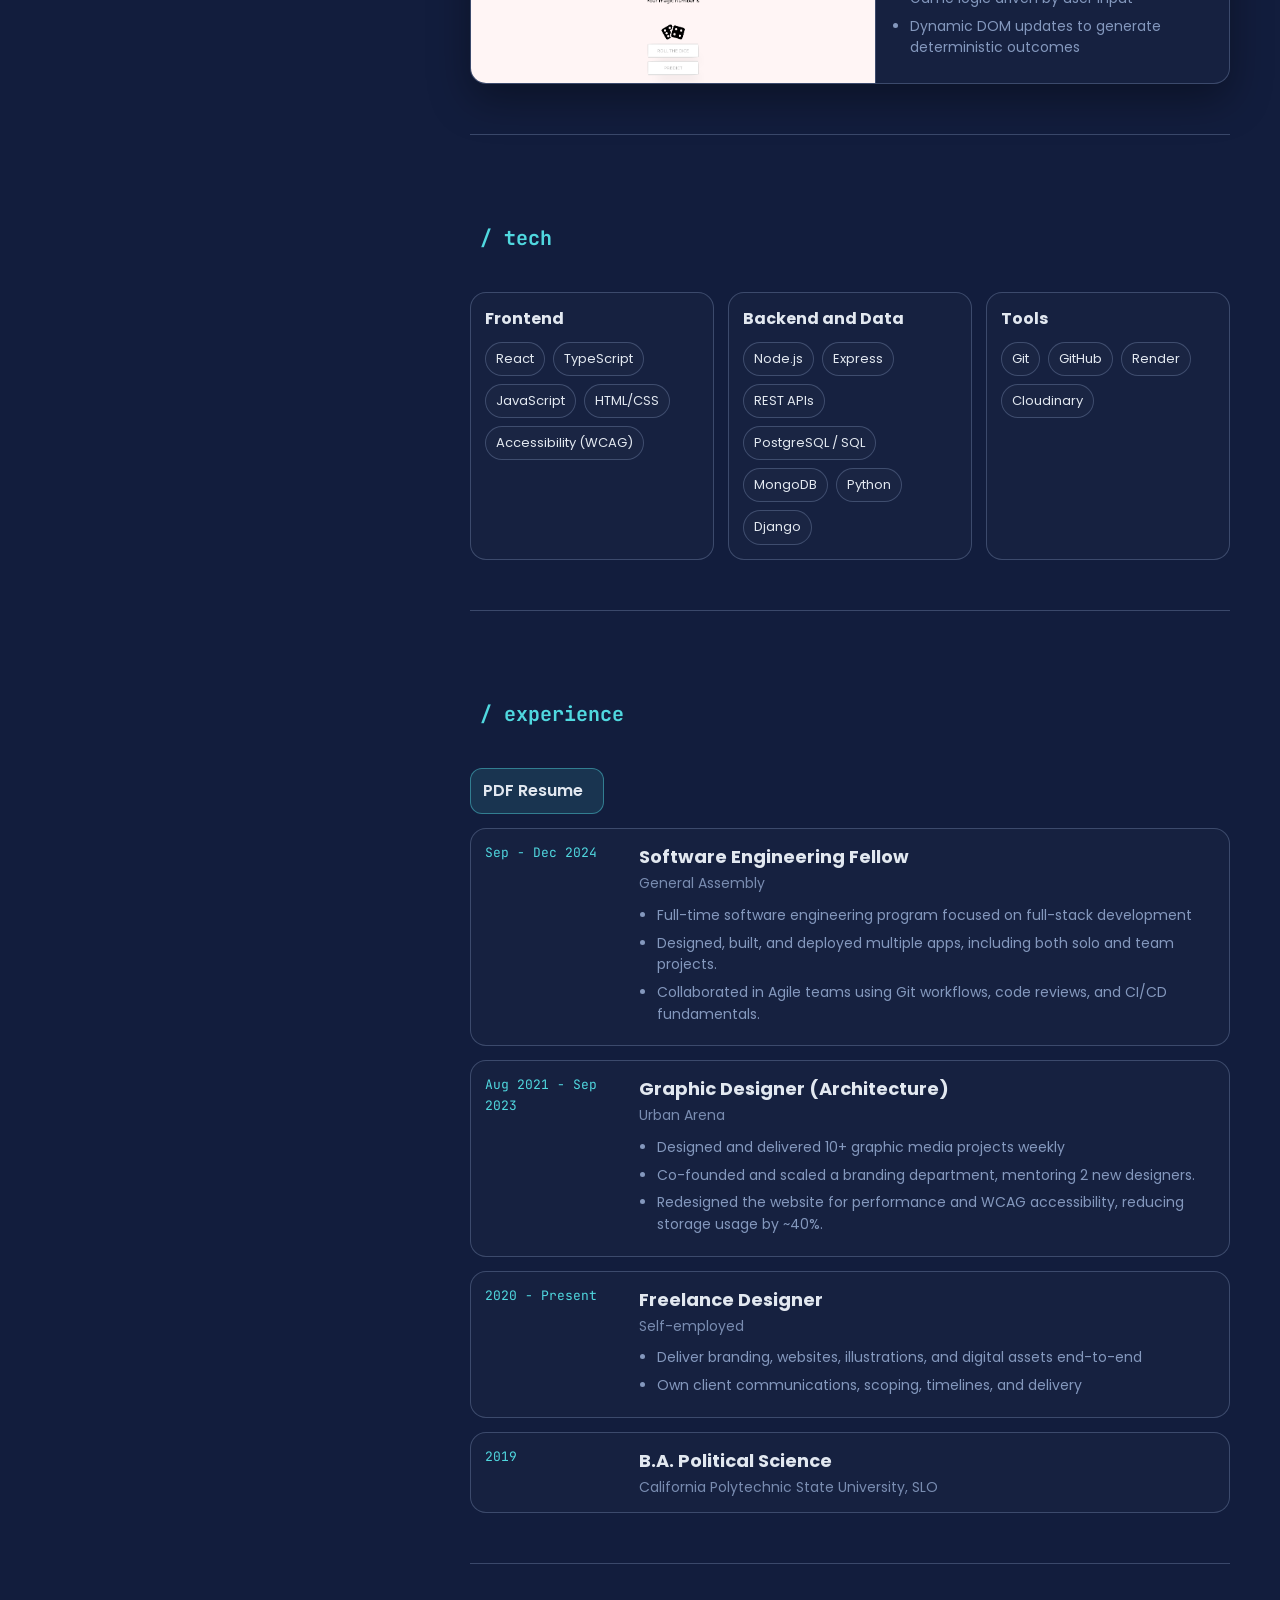
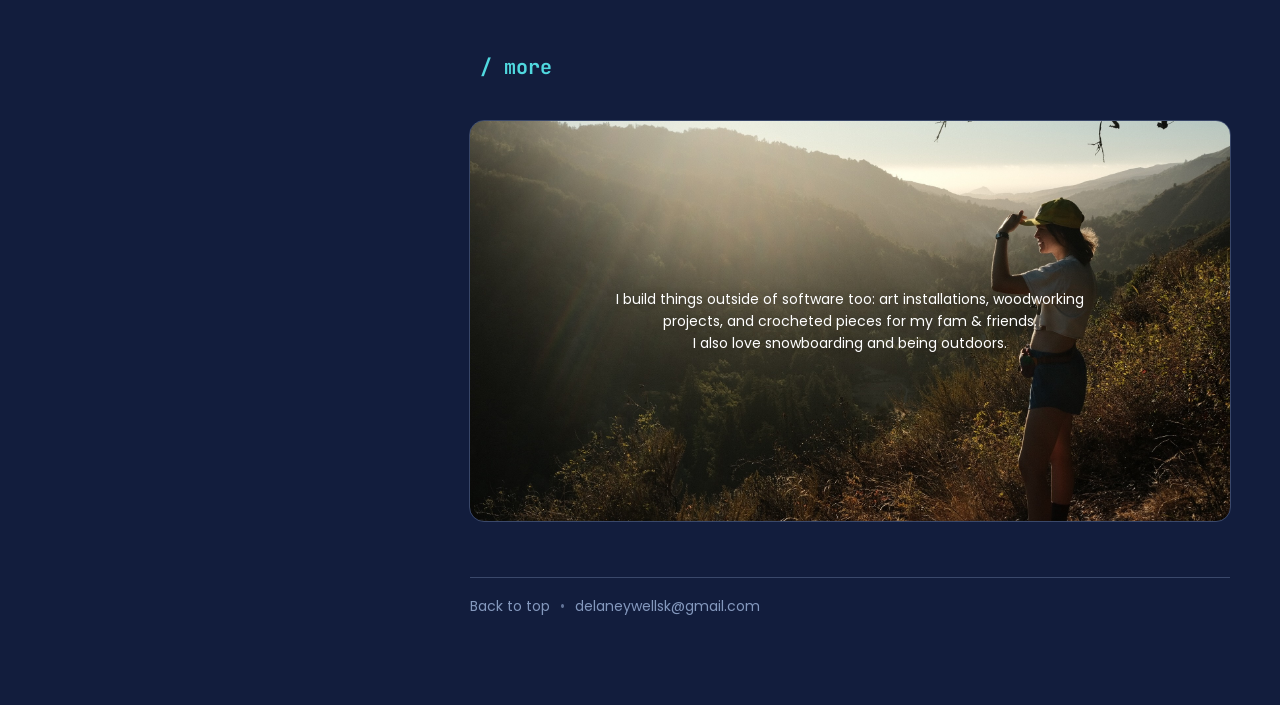
==== commit 90f33c93: "fix: condense hero line and replace amp ASCII codes" ====
--- a/index.html
+++ b/index.html
@@ -41,8 +41,8 @@
           <p class="role">Software Engineer</p>
 
           <p class="hero">
-            Full-Stack Software Engineer working with React,
-            TypeScript/JavaScript, Node, and Python.
+            Frontend-focused engineer building accessible React &amp; TypeScript
+            UI backed by structured APIs.
           </p>
 
           <div class="cta-row">
@@ -150,26 +150,33 @@
             </div>
 
             <p class="project-one-liner">
-              Full-stack wardrobe management web app with image uploads, data
-              modeling, and live deployment. Enables users to catalog their
-              clothes, outfits, and plan for occasions to shorten time spent
-              getting ready.
+              Full-stack wardrobe management app for cataloging clothing,
+              composing outfits, and planning for occassions through an
+              interactive UI.
             </p>
 
             <div class="chips">
               <span class="chip">React</span>
-              <span class="chip">Node/Express</span>
+              <span class="chip">Node.js</span>
+              <span class="chip">Express</span>
               <span class="chip">MongoDB</span>
               <span class="chip">Cloudinary</span>
               <span class="chip">Render</span>
             </div>
 
             <ul class="project-bullets">
-              <li>Modular React components for reusable UI</li>
               <li>
-                Designed REST API and data models (items, outfits, categories)
+                React frontend with reusable components and structured state for
+                item organization
               </li>
-              <li>Image upload flow with Cloudinary and env config</li>
+              <li>
+                REST API with Node.js and Express, modeling items, outfits, and
+                categories
+              </li>
+              <li>
+                Image uploads via Cloudinary, handling 200+ assets without
+                impacting performance
+              </li>
             </ul>
           </div>
         </article>
@@ -212,7 +219,7 @@
 
             <p class="project-one-liner">
               Type-safe filtering and sorting UI built with React and
-              TypeScript. Companion project to Hung-Up.
+              TypeScript, focused on reusable frontend patterns.
             </p>
 
             <div class="chips">
@@ -223,9 +230,14 @@
 
             <ul class="project-bullets">
               <li>
-                Discriminated unions and type guards for safe state updates
+                TypeScript (strict mode) with discriminated unions and type
+                guards
               </li>
-              <li>Preset save/load with runtime validation (Zod)</li>
+              <li>
+                Generic DataTable<code>&lt;T&gt;</code> for type-safe rendering
+                and sorting
+              </li>
+              <li>Preset persistence with Zod validation</li>
             </ul>
           </div>
         </article>
@@ -267,8 +279,8 @@
             </div>
 
             <p class="project-one-liner">
-              Django and Postgres app for shared timelines with posts and
-              comments, built around auth and ownership rules.
+              Django + PostgreSQL application for creating shared timelines,
+              centered on authentication and ownership-based access control.
             </p>
 
             <div class="chips">
@@ -278,11 +290,12 @@
             </div>
 
             <ul class="project-bullets">
+              <li>User authentication and ownership-based authorization</li>
+              <li>Relational data modeling with PostgreSQL</li>
               <li>
-                User authentication and ownership-based authorization in Django
+                REST API for posts and comments, deployed with environment-based
+                configuration
               </li>
-              <li>Relational modeling and full CRUD</li>
-              <li>Deployed with env-based configuration</li>
             </ul>
           </div>
         </article>
@@ -324,18 +337,19 @@
             </div>
 
             <p class="project-one-liner">
-              Vanilla JS redesign of childhood game MASH with responsive UI and
-              event-driven game logic.
+              Interactive browser-based version of the MASH game built with
+              vanilla JavaScript.
             </p>
 
             <div class="chips">
               <span class="chip">JavaScript</span>
-              <span class="chip">HTML/CSS</span>
+              <span class="chip">HTML</span>
+              <span class="chip">CSS</span>
             </div>
 
             <ul class="project-bullets">
-              <li>DOM/event handling and game state logic</li>
-              <li>Responsive layout for smooth play on mobile</li>
+              <li>Game logic driven by user input</li>
+              <li>Dynamic DOM updates to generate deterministic outcomes</li>
             </ul>
           </div>
         </article>
@@ -492,7 +506,7 @@
         <div class="more-wrap">
           <p class="more-text">
             I build things outside of software too: art installations,
-            woodworking projects, and crocheted pieces for my fam & friends.
+            woodworking projects, and crocheted pieces for my fam &amp; friends.
             <br />I also love snowboarding and being outdoors.
           </p>
         </div>
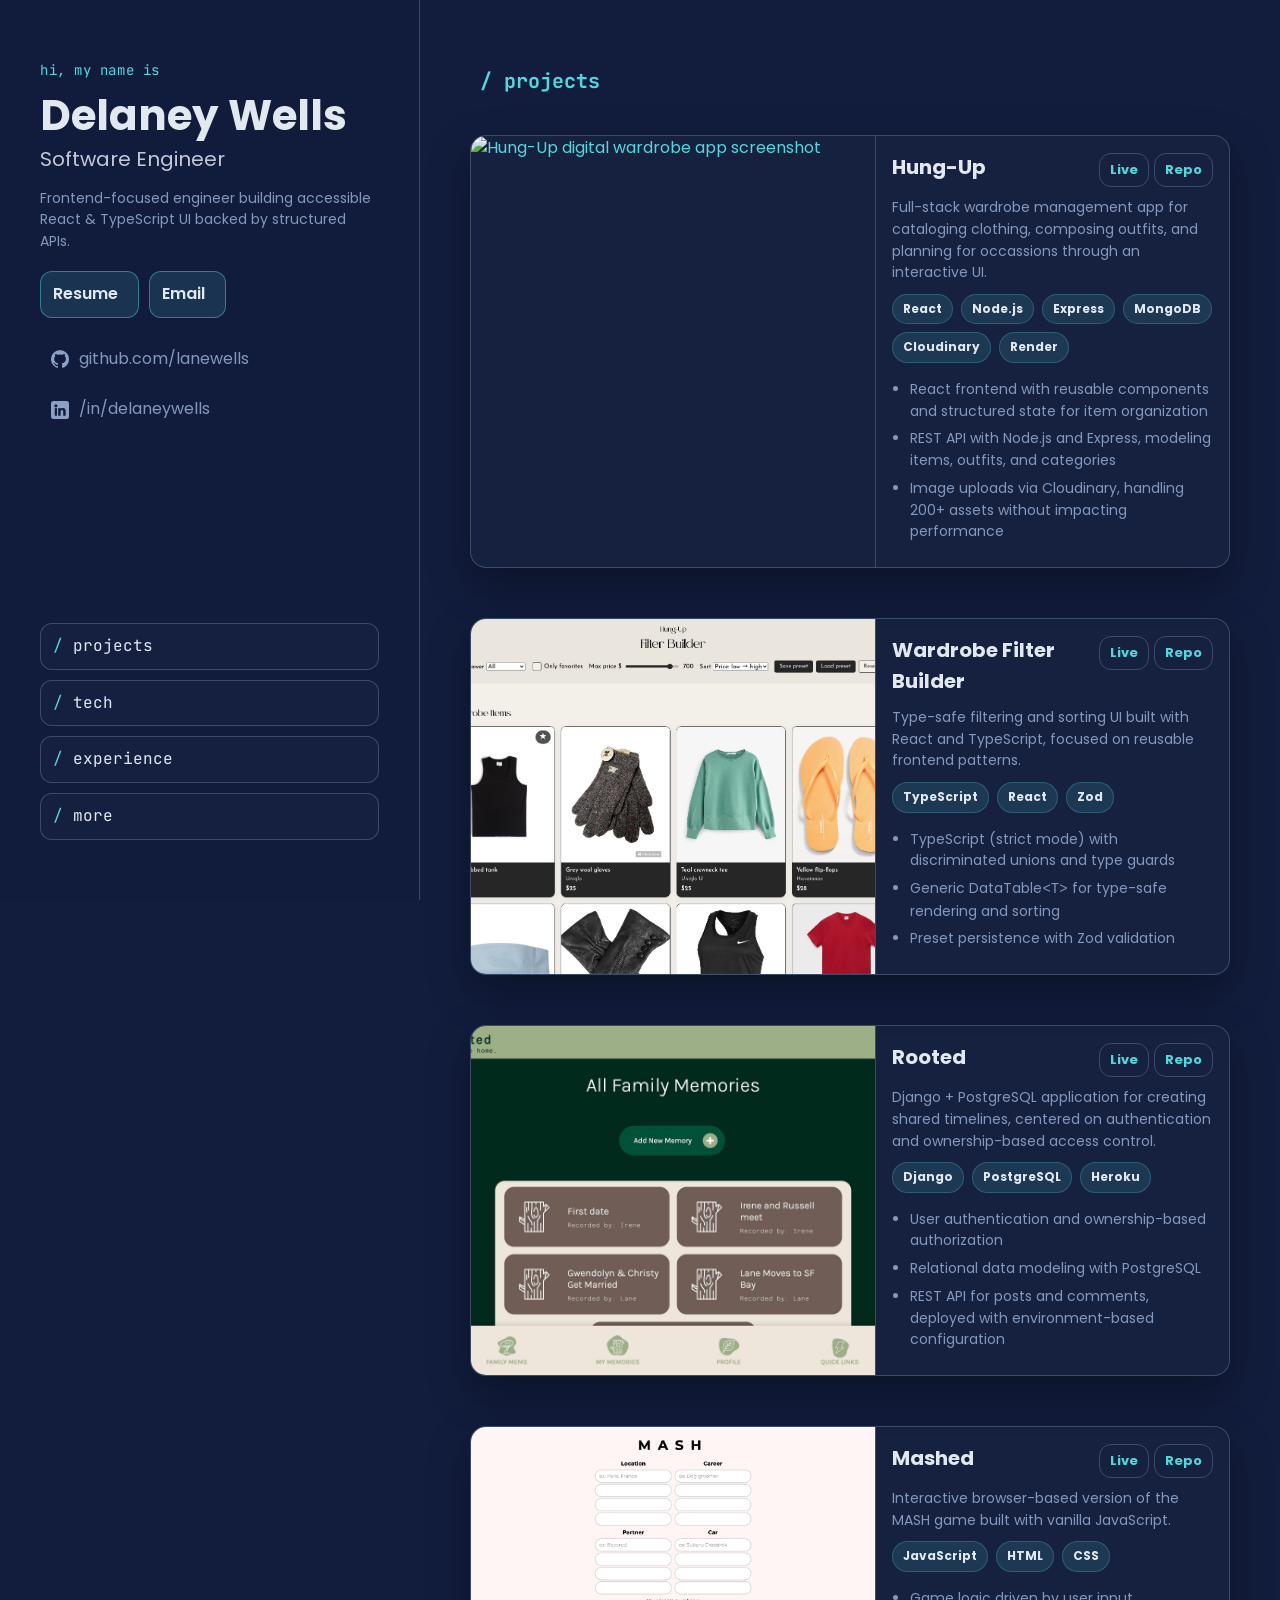
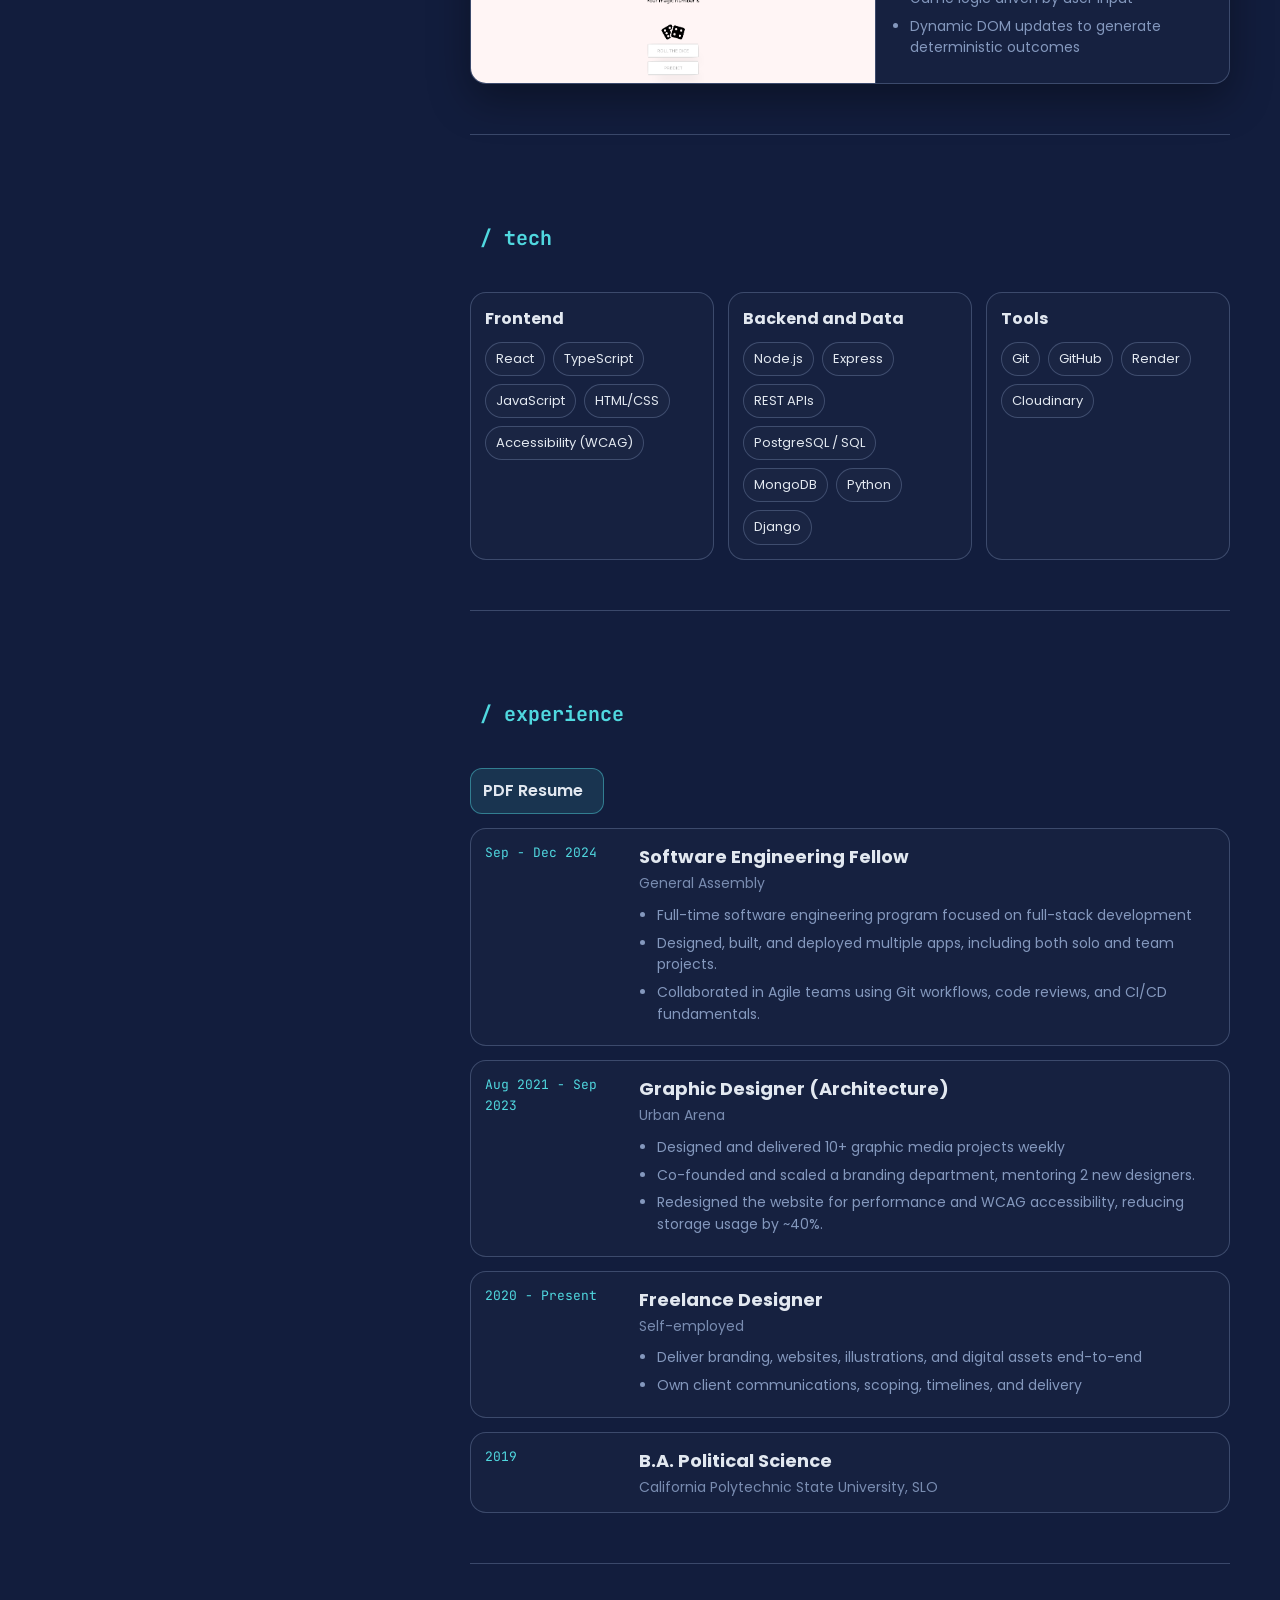
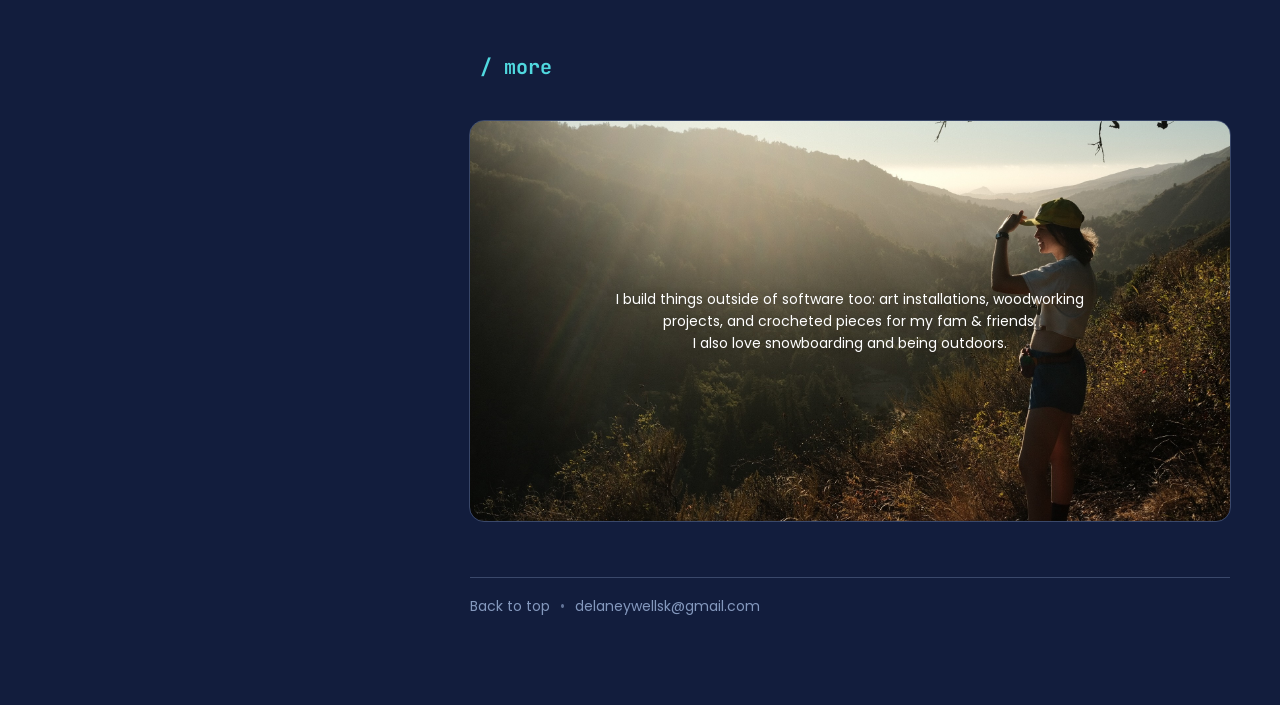
==== commit 7a5bf0ac: "screen-responsive interface" ====
--- a/index.html
+++ b/index.html
@@ -37,8 +37,34 @@
       <div class="sidebar" aria-label="Primary sidebar">
         <div class="identity">
           <p class="eyebrow coder">hi, my name is</p>
-          <h1 class="name">Delaney Wells</h1>
-          <p class="role">Software Engineer</p>
+          <div class="my-title">
+            <div class="title-text">
+              <h1 class="name">Delaney Wells</h1>
+              <p class="role">Software Engineer</p>
+            </div>
+
+            <div class="title-links">
+              <a
+                class="title-link"
+                href="https://github.com/lanewells"
+                target="_blank"
+                rel="noreferrer"
+                aria-label="GitHub"
+              >
+                <img src="assets/images/github.png" alt="" loading="lazy" />
+              </a>
+
+              <a
+                class="title-link"
+                href="https://www.linkedin.com/in/delaneywells/"
+                target="_blank"
+                rel="noreferrer"
+                aria-label="LinkedIn"
+              >
+                <img src="assets/images/linkedin.png" alt="" loading="lazy" />
+              </a>
+            </div>
+          </div>
 
           <p class="hero">
             Frontend-focused engineer building accessible React &amp; TypeScript
@@ -356,7 +382,6 @@
         <div class="horiz-line"></div>
       </section>
 
-      <!-- TECH -->
       <section id="tech" class="section">
         <div class="section-header">
           <h2 class="section-title coder">/ tech</h2>
--- a/style.css
+++ b/style.css
@@ -95,8 +95,10 @@
   letter-spacing: 0.04em;
   font-size: 14px;
 }
+
 .name {
   margin: 0;
+  margin-bottom: 10px;
   color: var(--text-strong);
   font-size: 42px;
   line-height: 1.05;
@@ -523,75 +525,561 @@
   stroke: var(--accent);
 }
 
-/* Focus visibility */
 :focus-visible {
   outline: 3px solid rgba(80, 216, 223, 0.55);
   outline-offset: 3px;
   border-radius: 10px;
 }
 
-/* Responsive */
-@media (max-width: 1100px) {
+.title-links {
+  display: none;
+}
+
+/* @media (max-width: 1100px) {
+  .nav {
+    position: relative;
+  }
+
+  .nav-list {
+    position: absolute;
+    top: calc(100% + 8px);
+    left: 0;
+    right: 0;
+    display: none;
+    gap: 6px;
+    background: var(--panel);
+    border: 1px solid var(--border);
+    border-radius: 12px;
+    padding: 8px;
+    box-shadow: var(--shadow);
+  }
+
+  .nav-list.open {
+    display: grid;
+  }
+
+  .nav-toggle {
+    align-items: center;
+  }
+
   .shell {
-    position: sticky;
+    position: fixed;
     top: 0;
+    left: 0;
+    right: 0;
+    bottom: auto;
     width: 100%;
-    height: auto;
+    padding: 14px 18px;
     border-right: none;
     border-bottom: 1px solid var(--border);
     z-index: 1000;
-  }
+    backdrop-filter: blur(10px);
+  }
+
+  .sidebar {
+    display: grid;
+    grid-template-columns: 1fr auto;
+    align-items: center;
+    gap: 12px;
+  }
+
+  .identity {
+    display: grid;
+    grid-template-columns: minmax(0, 1fr) auto;
+    align-items: center;
+    gap: 10px;
+  }
+
+  .my-title {
+    min-width: 0;
+  }
+
+  .cta-row {
+    grid-column: 1 / -1;
+    display: flex;
+    align-items: center;
+    gap: 8px;
+    margin-top: 4px;
+  }
+
+  .links {
+    display: flex;
+    align-items: center;
+    gap: 8px;
+    margin-top: 0;
+  }
+
+  .links .link {
+    width: 36px;
+    height: 36px;
+    padding: 8px;
+    border-color: var(--border);
+    background: rgba(255, 255, 255, 0.03);
+  }
+
+  .links .link img {
+    width: 18px;
+    height: 18px;
+  }
+
+  .links .link i,
+  .links .link svg,
+  .links .link {
+    font-size: 0;
+  }
+
+  .nav {
+    grid-column: 1 / -1;
+    width: 100%;
+  }
+
+  .eyebrow,
+  .hero {
+    display: none;
+  }
+
+  .name {
+    font-size: 24px;
+    margin-bottom: 5px;
+  }
+
+  .role {
+    font-size: 15px;
+  }
+
+  .cta-row {
+    margin-top: 4px;
+  }
+
+  .btn {
+    padding: 8px 10px;
+    font-size: 13px;
+  }
+
+  .nav {
+    width: 100%;
+  }
+
+  .nav-toggle {
+    display: flex;
+    width: 100%;
+    justify-content: space-between;
+  }
+
+  .nav-list {
+    display: none;
+    gap: 6px;
+  }
+
+  .nav-list.open {
+    display: grid;
+  }
+
+  .nav-list a {
+    padding: 9px 10px;
+    font-size: 13px;
+  }
+
   .main {
     margin-left: 0;
-    padding-top: 22px;
-  }
+    padding: 140px min(50px, 4vw) 22px;
+  }
+} */
+
+@media (max-width: 1100px) {
+  .shell {
+    position: fixed;
+    top: 0;
+    left: 0;
+    right: 0;
+    bottom: auto;
+    width: 100%;
+    height: auto;
+    padding: 14px 18px;
+    border-right: none;
+    border-bottom: 1px solid var(--border);
+    z-index: 1000;
+    backdrop-filter: blur(10px);
+  }
+
   .sidebar {
-    gap: 12px;
-  }
+    height: auto;
+    display: grid;
+    grid-template-columns: 1fr;
+    gap: 10px;
+  }
+
+  .identity {
+    display: grid;
+    grid-template-columns: minmax(0, 1fr) auto auto;
+    align-items: center;
+    gap: 10px;
+  }
+
+  .eyebrow,
+  .hero {
+    display: none;
+  }
+
+  .my-title {
+    min-width: 0;
+  }
+
   .name {
-    font-size: 28px;
-  }
+    font-size: 24px;
+    margin-bottom: 4px;
+  }
+
+  .role {
+    font-size: 15px;
+  }
+
+  .cta-row {
+    display: flex;
+    align-items: center;
+    gap: 8px;
+    margin-top: 0;
+    flex-wrap: nowrap;
+  }
+
+  .btn {
+    padding: 8px 10px;
+    font-size: 13px;
+    white-space: nowrap;
+  }
+
+  .links {
+    display: flex;
+    align-items: center;
+    gap: 8px;
+    margin-top: 0;
+  }
+
+  .links .link {
+    width: 36px;
+    height: 36px;
+    padding: 8px;
+    border: 1px solid var(--border);
+    background: rgba(255, 255, 255, 0.03);
+    overflow: hidden;
+  }
+
+  .links .link img {
+    width: 18px;
+    height: 18px;
+    flex-shrink: 0;
+  }
+
+  .links .link i,
+  .links .link svg {
+    display: none;
+  }
+
+  .links .link {
+    font-size: 0;
+  }
+
+  .nav {
+    position: relative;
+    width: 100%;
+  }
+
   .nav-toggle {
-    display: inline-flex;
+    display: flex;
+    width: 100%;
     align-items: center;
     justify-content: center;
     gap: 8px;
   }
+
   .nav-list {
+    position: absolute;
+    top: calc(100% + 8px);
+    left: 0;
+    right: 0;
     display: none;
-  }
+    gap: 6px;
+    background: var(--panel);
+    border: 1px solid var(--border);
+    border-radius: 12px;
+    padding: 8px;
+    box-shadow: var(--shadow);
+  }
+
   .nav-list.open {
     display: grid;
   }
+
+  .nav-list a {
+    padding: 9px 10px;
+    font-size: 13px;
+  }
+
+  .main {
+    margin-left: 0;
+    padding: 122px min(50px, 4vw) 22px;
+  }
+
+  .section {
+    scroll-margin-top: 122px;
+  }
+
   .project.featured {
     grid-template-columns: 1fr;
   }
+
   .project.featured .project-media img {
     border-right: none;
     border-bottom: 1px solid var(--border);
   }
-  .project-grid {
-    grid-template-columns: 1fr;
-  }
+
   .tech {
     grid-template-columns: 1fr;
   }
+
   .job {
     grid-template-columns: 1fr;
   }
-  .gallery {
-    grid-template-columns: repeat(3, minmax(0, 1fr));
-  }
-}
+}
+
+/* @media (max-width: 520px) {
+  .shell {
+    padding: 12px 14px;
+  }
+
+  .main {
+    padding: 175px 14px 20px;
+  }
+
+  .name {
+    font-size: 22px;
+  }
+
+  .cta-row {
+    display: flex;
+    flex-wrap: nowrap;
+    gap: 8px;
+  }
+
+  .sidebar {
+    display: flex;
+  }
+
+  .btn {
+    flex: 1;
+    justify-content: center;
+    width: auto;
+  }
+
+  .links {
+    flex-shrink: 0;
+  }
+
+  .links .link {
+    width: 34px;
+    height: 34px;
+    padding: 7px;
+  }
+
+  .nav-toggle {
+    gap: 5px;
+    justify-content: center;
+  }
+
+  .section {
+    scroll-margin-top: 175px;
+  }
+
+  .project-top {
+    display: grid;
+    justify-content: initial;
+    gap: 8px;
+  }
+
+  .project.featured {
+    grid-template-columns: none;
+  }
+
+  .project-links {
+    width: 100%;
+  }
+
+  .project-links a {
+    flex: 1;
+    justify-content: center;
+    font-size: 15px;
+    text-align: center;
+  }
+
+  .tech {
+    grid-template-columns: none;
+  }
+
+  .job {
+    grid-template-columns: none;
+  }
+} */
 
 @media (max-width: 520px) {
+  .shell {
+    padding: 12px 14px;
+  }
+
+  .identity {
+    grid-template-columns: 1fr;
+    gap: 8px;
+  }
+
+  .my-title {
+    text-align: left;
+  }
+
+  .name {
+    font-size: 22px;
+    margin-bottom: 2px;
+  }
+
+  .role {
+    font-size: 14px;
+  }
+
+  .identity {
+    grid-template-columns: 1fr;
+    gap: 8px;
+  }
+
+  .my-title {
+    display: flex;
+    align-items: center;
+    justify-content: space-between;
+    gap: 12px;
+  }
+
+  .title-text {
+    min-width: 0;
+  }
+
+  .title-links {
+    display: flex;
+    align-items: center;
+    gap: 8px;
+    flex-shrink: 0;
+  }
+
+  .title-link {
+    width: 36px;
+    height: 36px;
+    padding: 8px;
+    display: inline-flex;
+    align-items: center;
+    justify-content: center;
+    border: 1px solid var(--border);
+    border-radius: 12px;
+    background: rgba(255, 255, 255, 0.03);
+  }
+
+  .title-link img {
+    width: 18px;
+    height: 18px;
+  }
+
+  .links {
+    display: none;
+  }
+
+  .cta-row {
+    display: flex;
+    align-items: center;
+    gap: 8px;
+    flex-wrap: nowrap;
+  }
+
+  .cta-row {
+    display: grid;
+    grid-template-columns: 1fr 1fr;
+    gap: 8px;
+  }
+
+  .btn {
+    flex: 1;
+    min-width: 0;
+    width: auto;
+    justify-content: center;
+    padding: 8px 9px;
+  }
+
+  .btn {
+    width: 100%;
+    justify-content: center;
+  }
+
+  .links {
+    display: none;
+    align-items: center;
+    gap: 8px;
+    flex-shrink: 0;
+  }
+
+  .links .link {
+    width: 36px;
+    height: 36px;
+    padding: 8px;
+  }
+  .identity {
+    display: grid;
+    grid-template-columns: none;
+    align-items: center;
+  }
+
+  .my-title {
+    grid-column: 1 / -1;
+  }
+
+  .cta-row {
+    grid-column: 1;
+  }
+
+  .links {
+    grid-column: 2;
+  }
+  .nav-toggle {
+    justify-content: center;
+  }
+
   .main {
-    padding: 22px 16px;
-  }
-  .gallery {
-    grid-template-columns: repeat(2, minmax(0, 1fr));
-  }
-  .cta-row {
-    gap: 8px;
-  }
-}
+    padding: 178px 14px 20px;
+  }
+
+  .section {
+    scroll-margin-top: 178px;
+  }
+
+  .project-top {
+    display: grid;
+    justify-content: initial;
+    gap: 8px;
+  }
+
+  .project.featured {
+    grid-template-columns: 1fr;
+  }
+
+  .project-links {
+    width: 100%;
+  }
+
+  .project-links a {
+    flex: 1;
+    justify-content: center;
+    font-size: 15px;
+    text-align: center;
+  }
+
+  .tech {
+    grid-template-columns: 1fr;
+  }
+
+  .job {
+    grid-template-columns: 1fr;
+  }
+}
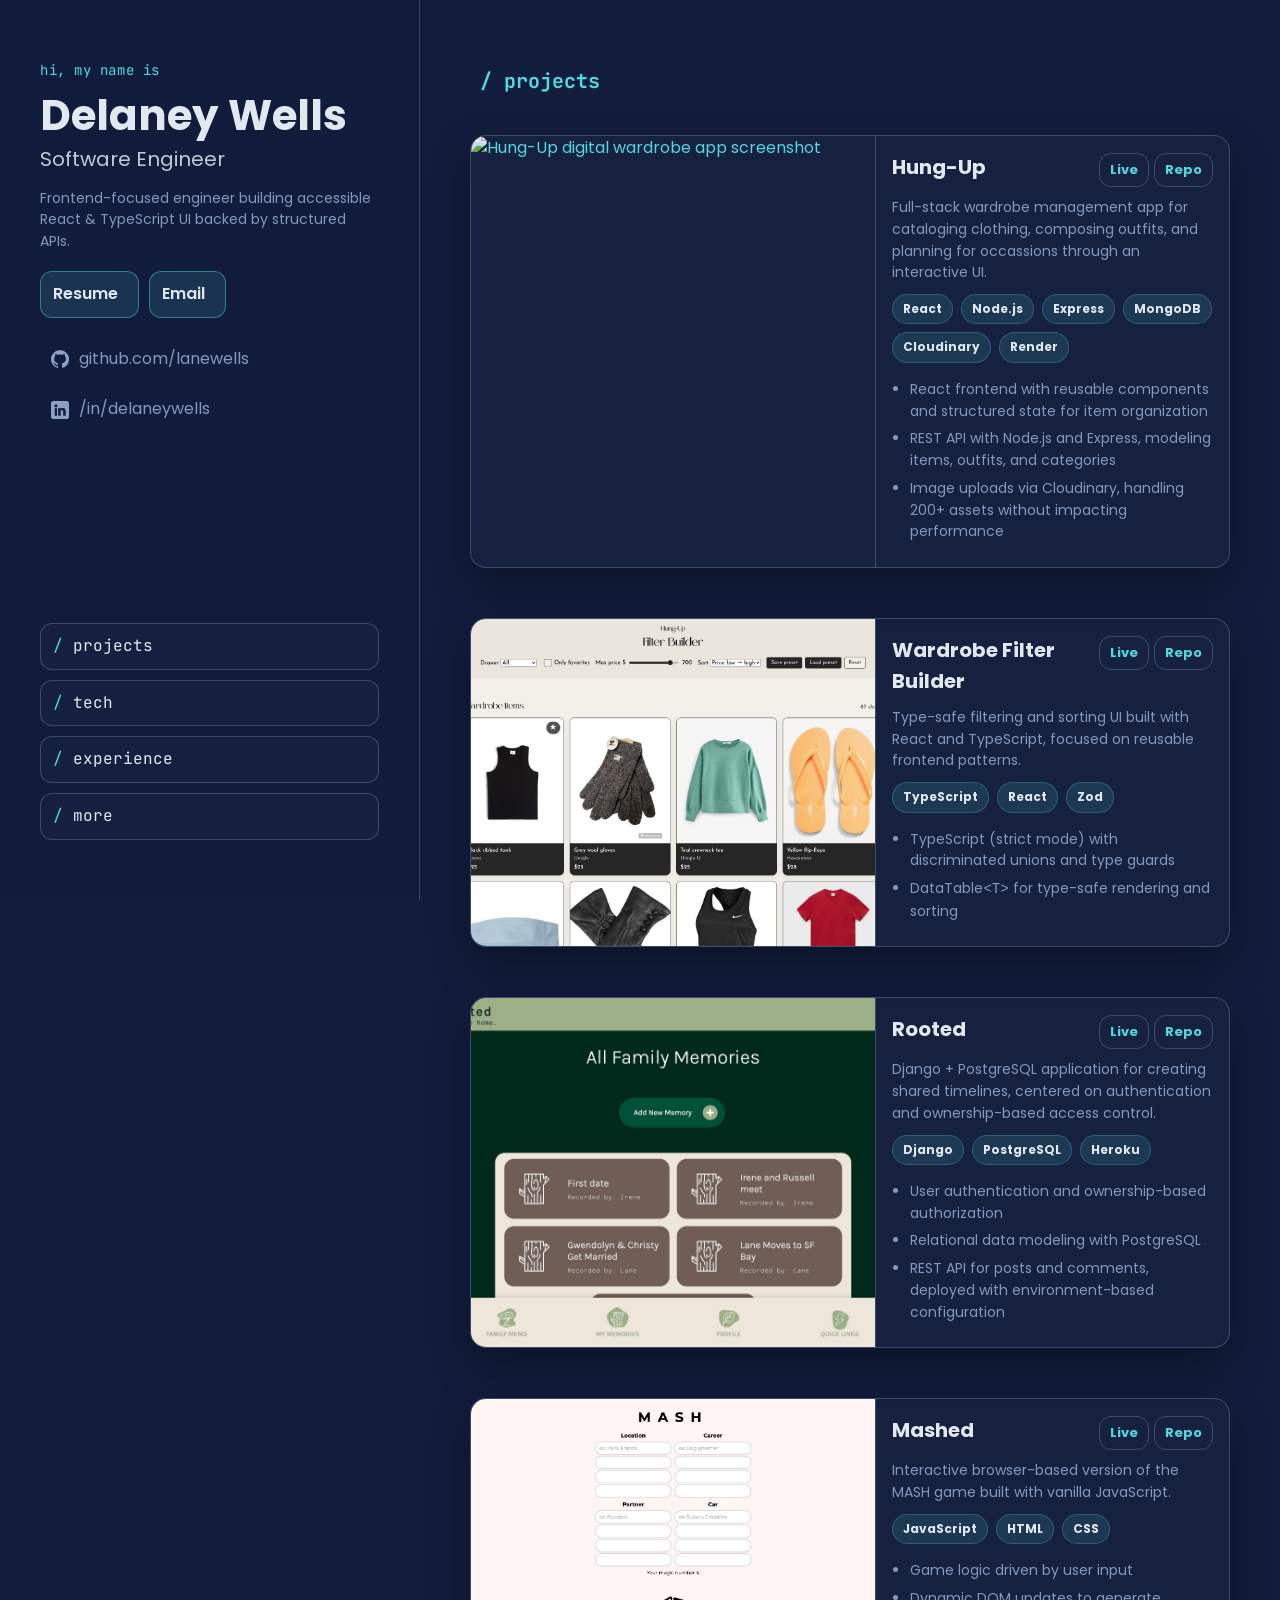
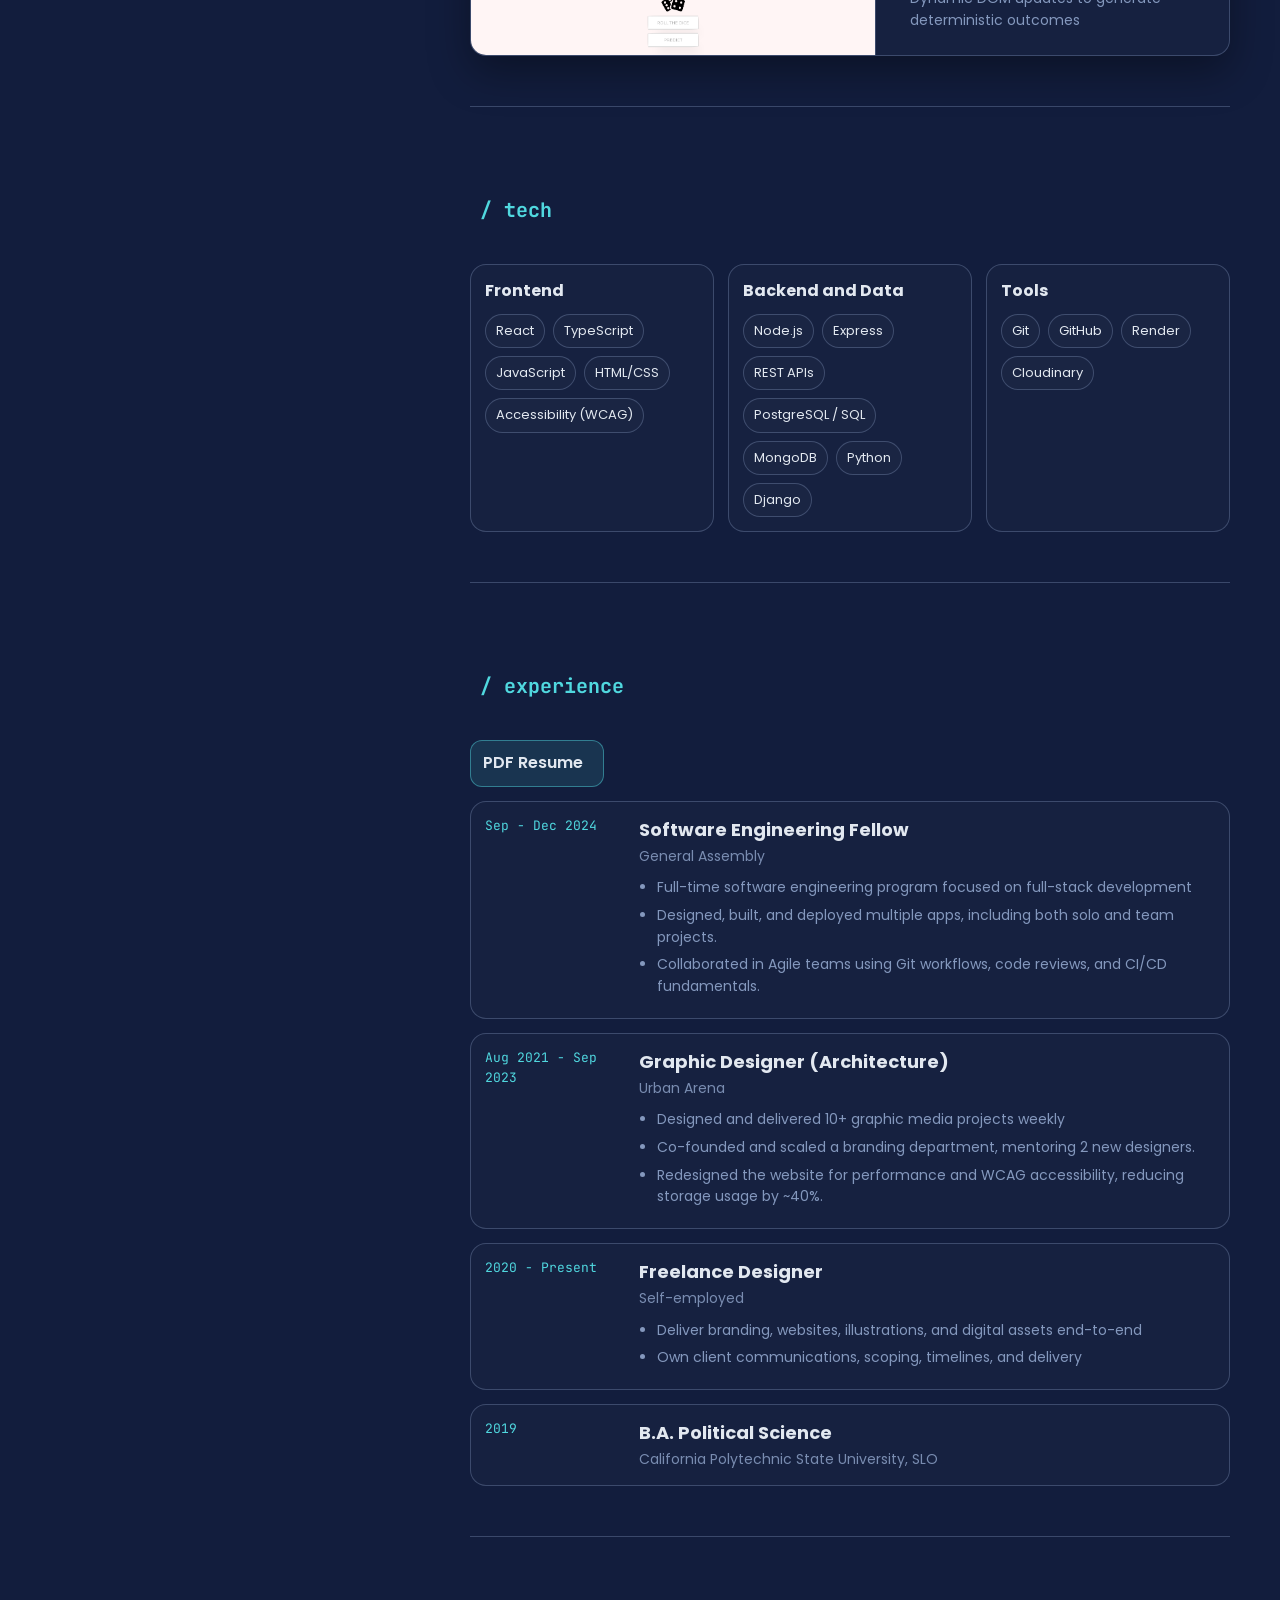
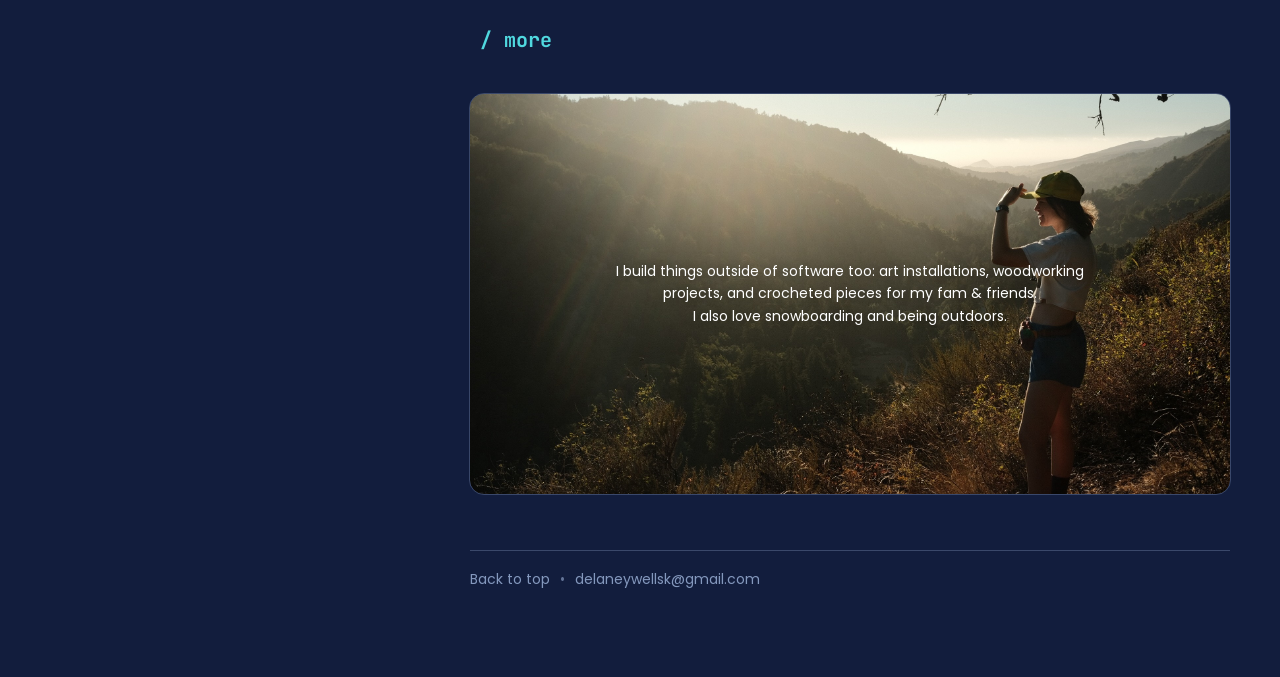
==== commit 8142d33d: "update resume file; bullet removed from TS project" ====
--- a/index.html
+++ b/index.html
@@ -131,13 +131,12 @@
     </header>
 
     <main id="main" class="main">
-      <!-- PROJECTS -->
+      <!-- Projects section -->
       <section id="projects" class="section">
         <div class="section-header">
           <h2 class="section-title coder">/ projects</h2>
         </div>
 
-        <!-- Featured project -->
         <article class="project featured">
           <div class="project-media">
             <a
@@ -260,10 +259,9 @@
                 guards
               </li>
               <li>
-                Generic DataTable<code>&lt;T&gt;</code> for type-safe rendering
-                and sorting
+                DataTable<code>&lt;T&gt;</code> for type-safe rendering and
+                sorting
               </li>
-              <li>Preset persistence with Zod validation</li>
             </ul>
           </div>
         </article>
@@ -382,6 +380,7 @@
         <div class="horiz-line"></div>
       </section>
 
+      <!-- Tech section -->
       <section id="tech" class="section">
         <div class="section-header">
           <h2 class="section-title coder">/ tech</h2>
@@ -425,7 +424,7 @@
         <div class="horiz-line"></div>
       </section>
 
-      <!-- EXPERIENCE -->
+      <!-- Experience section -->
       <section id="experience" class="section">
         <div class="section-header">
           <h2 class="section-title coder">/ experience</h2>
@@ -523,7 +522,7 @@
         <div class="horiz-line"></div>
       </section>
 
-      <!-- MORE -->
+      <!-- More section -->
       <section id="more" class="section">
         <div class="section-header">
           <h2 class="section-title coder">/ more</h2>
@@ -555,22 +554,33 @@
     <script>
       feather.replace()
 
-      // mobile nav toggle
       const toggle = document.querySelector(".nav-toggle")
+      const nav = document.querySelector(".nav")
       const navList = document.getElementById("nav-list")
 
-      toggle?.addEventListener("click", () => {
+      const closeNav = () => {
+        toggle?.setAttribute("aria-expanded", "false")
+        navList?.classList.remove("open")
+      }
+
+      toggle?.addEventListener("click", (event) => {
+        event.stopPropagation()
+
         const expanded = toggle.getAttribute("aria-expanded") === "true"
         toggle.setAttribute("aria-expanded", String(!expanded))
-        navList.classList.toggle("open")
+        navList?.classList.toggle("open")
       })
 
-      // close nav after click (on mobile)
+      document.addEventListener("click", (event) => {
+        const clickedInsideNav = nav?.contains(event.target)
+
+        if (!clickedInsideNav) {
+          closeNav()
+        }
+      })
+
       document.querySelectorAll("#nav-list a").forEach((a) => {
-        a.addEventListener("click", () => {
-          toggle?.setAttribute("aria-expanded", "false")
-          navList.classList.remove("open")
-        })
+        a.addEventListener("click", closeNav)
       })
     </script>
   </body>
--- a/style.css
+++ b/style.css
@@ -117,15 +117,6 @@
   font-size: 14px;
 }
 
-.proof {
-  margin: 0;
-  padding-left: 18px;
-  font-size: 14px;
-}
-.proof li {
-  margin: 6px 0;
-}
-
 .cta-row {
   display: flex;
   gap: 10px;
@@ -227,11 +218,6 @@
   color: var(--accent);
 }
 
-hr {
-  border-top: 1px solid var(--border);
-  margin: 50px auto 10px;
-}
-
 .horiz-line {
   border-top: 1px solid var(--border);
   margin: 50px auto 10px;
@@ -254,16 +240,10 @@
 }
 
 .section-title {
-  margin: 0;
-  margin-bottom: 20px;
+  margin: 0 0 20px;
   padding-left: 10px;
   color: var(--accent);
   font-size: 20px;
-}
-.section-sub {
-  margin: 0;
-  font-size: 14px;
-  max-width: 72ch;
 }
 
 .project {
@@ -280,17 +260,13 @@
   margin-bottom: 50px;
 }
 
-.project.card {
-  display: grid;
-  grid-template-rows: auto 1fr;
-}
-
 .project-media img {
   width: 100%;
   height: 100%;
   object-fit: cover;
   border-bottom: 1px solid var(--border);
 }
+
 .project.featured .project-media img {
   border-bottom: none;
   border-right: 1px solid var(--border);
@@ -364,12 +340,6 @@
   margin: 6px 0;
 }
 
-.project-grid {
-  display: grid;
-  grid-template-columns: repeat(2, minmax(0, 1fr));
-  gap: 14px;
-}
-
 .tech {
   display: grid;
   grid-template-columns: repeat(3, minmax(0, 1fr));
@@ -441,24 +411,6 @@
 .resume-cta {
   display: flex;
   justify-content: flex-start;
-}
-
-.section {
-  padding: 22px 0 56px;
-  scroll-margin-top: 44px;
-}
-
-.section-header {
-  display: grid;
-  gap: 10px;
-  margin-bottom: 18px;
-}
-
-.section-title {
-  margin: 0 0 20px;
-  padding-left: 10px;
-  color: var(--accent);
-  font-size: 20px;
 }
 
 .more-wrap {
@@ -535,157 +487,6 @@
   display: none;
 }
 
-/* @media (max-width: 1100px) {
-  .nav {
-    position: relative;
-  }
-
-  .nav-list {
-    position: absolute;
-    top: calc(100% + 8px);
-    left: 0;
-    right: 0;
-    display: none;
-    gap: 6px;
-    background: var(--panel);
-    border: 1px solid var(--border);
-    border-radius: 12px;
-    padding: 8px;
-    box-shadow: var(--shadow);
-  }
-
-  .nav-list.open {
-    display: grid;
-  }
-
-  .nav-toggle {
-    align-items: center;
-  }
-
-  .shell {
-    position: fixed;
-    top: 0;
-    left: 0;
-    right: 0;
-    bottom: auto;
-    width: 100%;
-    padding: 14px 18px;
-    border-right: none;
-    border-bottom: 1px solid var(--border);
-    z-index: 1000;
-    backdrop-filter: blur(10px);
-  }
-
-  .sidebar {
-    display: grid;
-    grid-template-columns: 1fr auto;
-    align-items: center;
-    gap: 12px;
-  }
-
-  .identity {
-    display: grid;
-    grid-template-columns: minmax(0, 1fr) auto;
-    align-items: center;
-    gap: 10px;
-  }
-
-  .my-title {
-    min-width: 0;
-  }
-
-  .cta-row {
-    grid-column: 1 / -1;
-    display: flex;
-    align-items: center;
-    gap: 8px;
-    margin-top: 4px;
-  }
-
-  .links {
-    display: flex;
-    align-items: center;
-    gap: 8px;
-    margin-top: 0;
-  }
-
-  .links .link {
-    width: 36px;
-    height: 36px;
-    padding: 8px;
-    border-color: var(--border);
-    background: rgba(255, 255, 255, 0.03);
-  }
-
-  .links .link img {
-    width: 18px;
-    height: 18px;
-  }
-
-  .links .link i,
-  .links .link svg,
-  .links .link {
-    font-size: 0;
-  }
-
-  .nav {
-    grid-column: 1 / -1;
-    width: 100%;
-  }
-
-  .eyebrow,
-  .hero {
-    display: none;
-  }
-
-  .name {
-    font-size: 24px;
-    margin-bottom: 5px;
-  }
-
-  .role {
-    font-size: 15px;
-  }
-
-  .cta-row {
-    margin-top: 4px;
-  }
-
-  .btn {
-    padding: 8px 10px;
-    font-size: 13px;
-  }
-
-  .nav {
-    width: 100%;
-  }
-
-  .nav-toggle {
-    display: flex;
-    width: 100%;
-    justify-content: space-between;
-  }
-
-  .nav-list {
-    display: none;
-    gap: 6px;
-  }
-
-  .nav-list.open {
-    display: grid;
-  }
-
-  .nav-list a {
-    padding: 9px 10px;
-    font-size: 13px;
-  }
-
-  .main {
-    margin-left: 0;
-    padding: 140px min(50px, 4vw) 22px;
-  }
-} */
-
 @media (max-width: 1100px) {
   .shell {
     position: fixed;
@@ -842,108 +643,13 @@
   }
 }
 
-/* @media (max-width: 520px) {
-  .shell {
-    padding: 12px 14px;
-  }
-
-  .main {
-    padding: 175px 14px 20px;
-  }
-
-  .name {
-    font-size: 22px;
-  }
-
-  .cta-row {
-    display: flex;
-    flex-wrap: nowrap;
-    gap: 8px;
-  }
-
-  .sidebar {
-    display: flex;
-  }
-
-  .btn {
-    flex: 1;
-    justify-content: center;
-    width: auto;
-  }
-
-  .links {
-    flex-shrink: 0;
-  }
-
-  .links .link {
-    width: 34px;
-    height: 34px;
-    padding: 7px;
-  }
-
-  .nav-toggle {
-    gap: 5px;
-    justify-content: center;
-  }
-
-  .section {
-    scroll-margin-top: 175px;
-  }
-
-  .project-top {
-    display: grid;
-    justify-content: initial;
-    gap: 8px;
-  }
-
-  .project.featured {
-    grid-template-columns: none;
-  }
-
-  .project-links {
-    width: 100%;
-  }
-
-  .project-links a {
-    flex: 1;
-    justify-content: center;
-    font-size: 15px;
-    text-align: center;
-  }
-
-  .tech {
-    grid-template-columns: none;
-  }
-
-  .job {
-    grid-template-columns: none;
-  }
-} */
-
 @media (max-width: 520px) {
   .shell {
     padding: 12px 14px;
   }
 
   .identity {
-    grid-template-columns: 1fr;
-    gap: 8px;
-  }
-
-  .my-title {
-    text-align: left;
-  }
-
-  .name {
-    font-size: 22px;
-    margin-bottom: 2px;
-  }
-
-  .role {
-    font-size: 14px;
-  }
-
-  .identity {
+    display: grid;
     grid-template-columns: 1fr;
     gap: 8px;
   }
@@ -953,6 +659,7 @@
     align-items: center;
     justify-content: space-between;
     gap: 12px;
+    text-align: left;
   }
 
   .title-text {
@@ -987,11 +694,13 @@
     display: none;
   }
 
-  .cta-row {
-    display: flex;
-    align-items: center;
-    gap: 8px;
-    flex-wrap: nowrap;
+  .name {
+    font-size: 22px;
+    margin-bottom: 2px;
+  }
+
+  .role {
+    font-size: 14px;
   }
 
   .cta-row {
@@ -1001,47 +710,11 @@
   }
 
   .btn {
-    flex: 1;
-    min-width: 0;
-    width: auto;
+    width: 100%;
     justify-content: center;
     padding: 8px 9px;
   }
 
-  .btn {
-    width: 100%;
-    justify-content: center;
-  }
-
-  .links {
-    display: none;
-    align-items: center;
-    gap: 8px;
-    flex-shrink: 0;
-  }
-
-  .links .link {
-    width: 36px;
-    height: 36px;
-    padding: 8px;
-  }
-  .identity {
-    display: grid;
-    grid-template-columns: none;
-    align-items: center;
-  }
-
-  .my-title {
-    grid-column: 1 / -1;
-  }
-
-  .cta-row {
-    grid-column: 1;
-  }
-
-  .links {
-    grid-column: 2;
-  }
   .nav-toggle {
     justify-content: center;
   }
